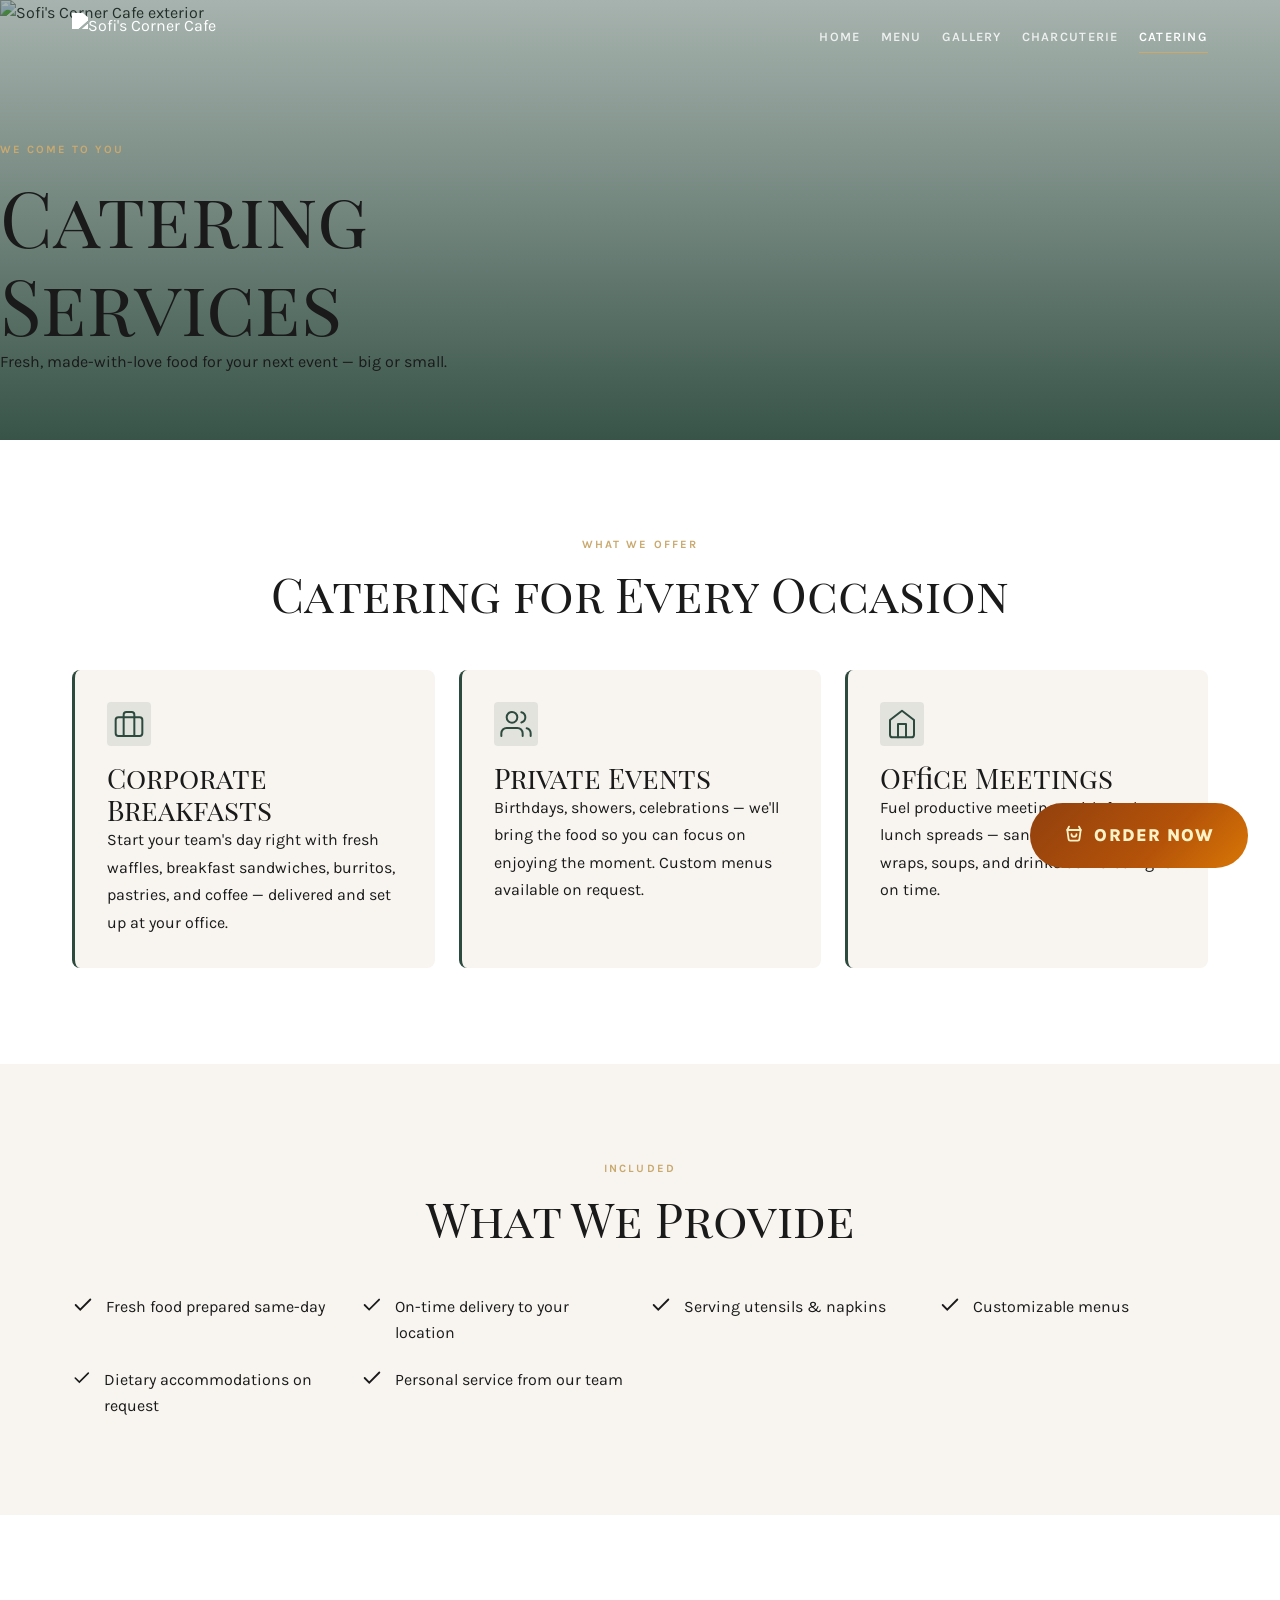
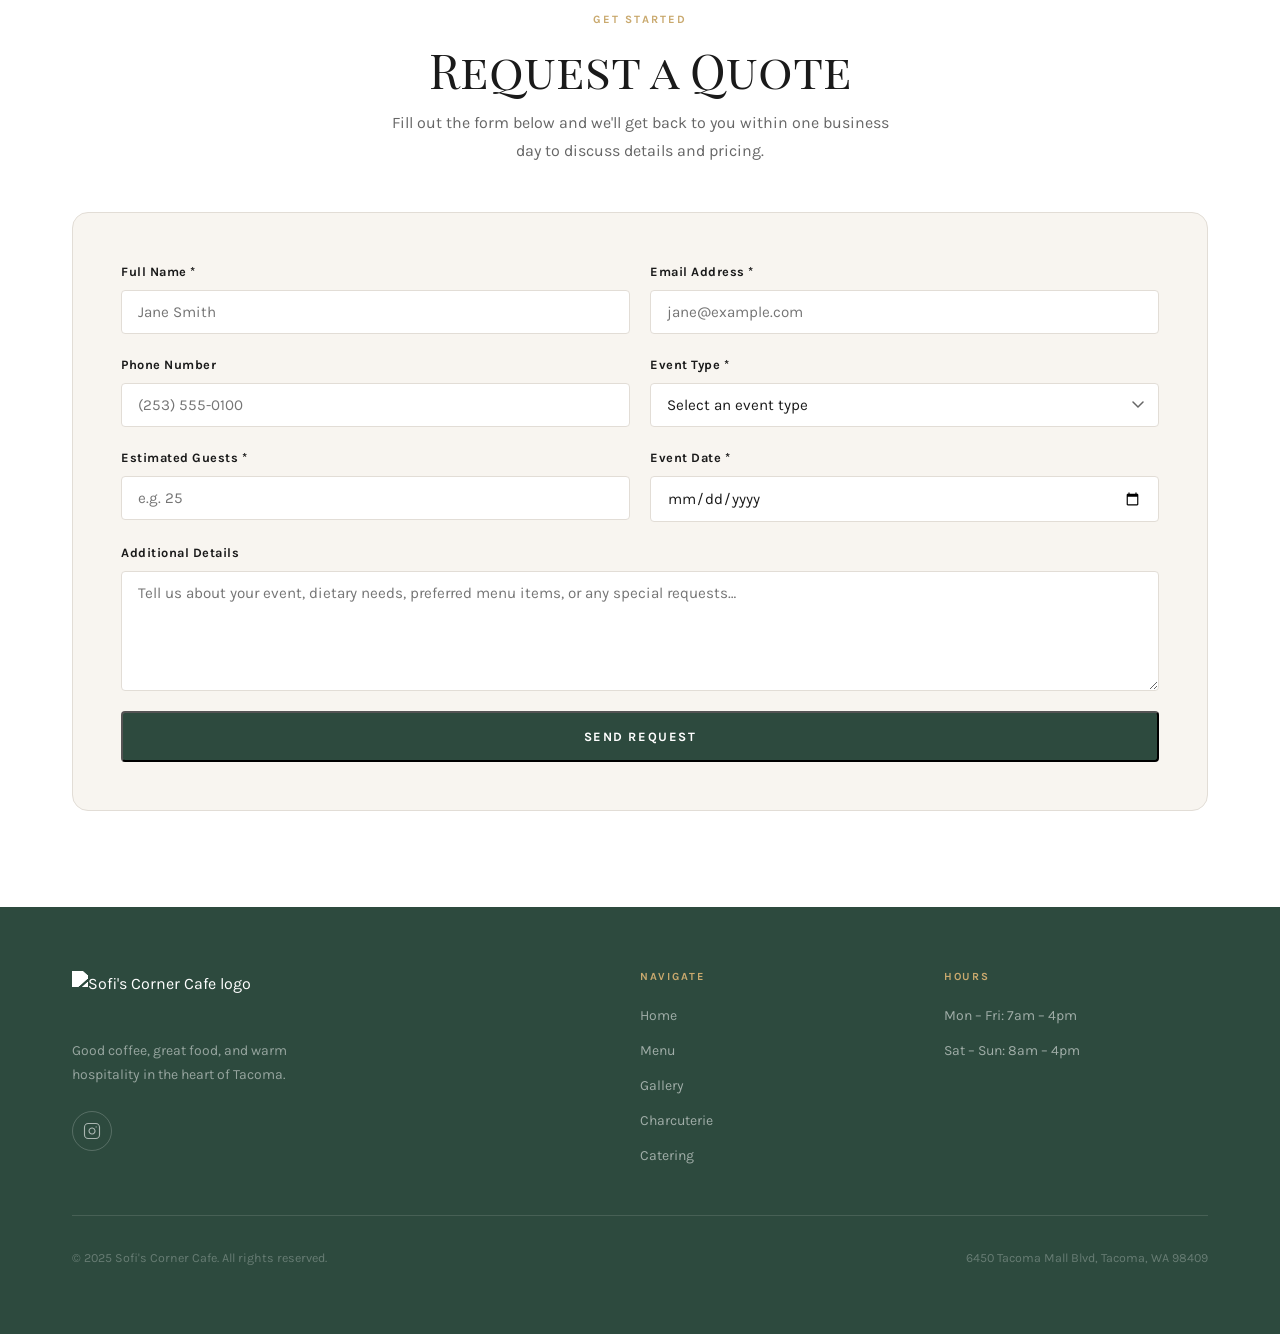
==== catering.html @ b43edff0 "Rediseño del menú con grid de cards y mejoras visuales - Menú redirige a menu.html como página princ" ====
<!DOCTYPE html>
<html lang="en">
<head>
  <meta charset="UTF-8">
  <meta name="viewport" content="width=device-width, initial-scale=1.0">
  <meta name="description" content="Sofi's Corner Cafe Catering — fresh, delicious catering for corporate events, private parties, and office meetings in Tacoma, WA. Request a quote today.">
  <title>Catering — Sofi's Corner Cafe</title>
  <link rel="stylesheet" href="styles.css">
</head>
<body>

  <!-- ============ NAVIGATION ============ -->
  <nav class="nav" id="nav" role="navigation" aria-label="Main navigation">
    <div class="nav__container">

      <div class="nav__brand">
        <a href="index.html" class="nav__logo">
          <img
            src="https://static.wixstatic.com/media/660fac_09fa6c34293644a98d247dbfc926543f~mv2.png"
            alt="Sofi's Corner Cafe"
            class="nav__logo-img">
        </a>
      </div>

      <ul class="nav__links" role="list">
        <li><a href="index.html"       class="nav__link">Home</a></li>
        <li><a href="menu.html"        class="nav__link">Menu</a></li>
        <li><a href="gallery.html"     class="nav__link">Gallery</a></li>
        <li><a href="charcuterie.html" class="nav__link">Charcuterie</a></li>
        <li><a href="catering.html"    class="nav__link" aria-current="page">Catering</a></li>
      </ul>

      <button class="nav__toggle" aria-label="Open navigation menu" aria-expanded="false" aria-controls="mobile-nav">
        <svg width="22" height="22" viewBox="0 0 24 24" fill="none" stroke="currentColor" stroke-width="2" stroke-linecap="round" aria-hidden="true">
          <line x1="3" y1="6"  x2="21" y2="6"/>
          <line x1="3" y1="12" x2="21" y2="12"/>
          <line x1="3" y1="18" x2="21" y2="18"/>
        </svg>
      </button>
    </div>

    <div class="nav__mobile" id="mobile-nav">
      <ul role="list">
        <li><a href="index.html"       class="nav__link">Home</a></li>
        <li><a href="menu.html"        class="nav__link">Menu</a></li>
        <li><a href="gallery.html"     class="nav__link">Gallery</a></li>
        <li><a href="charcuterie.html" class="nav__link">Charcuterie</a></li>
        <li><a href="catering.html"    class="nav__link" aria-current="page">Catering</a></li>
      </ul>
    </div>
  </nav>

  <main>

    <!-- ============ PAGE HERO ============ -->
    <header class="page-hero" aria-labelledby="catering-page-title">
      <img
        src="https://static.wixstatic.com/media/660fac_f957ec74014f4c15875c707c3a2be1a3~mv2.jpg"
        alt="Sofi's Corner Cafe exterior"
        class="page-hero__img">
      <div class="page-hero__overlay" aria-hidden="true"></div>
      <div class="page-hero__content">
        <span class="eyebrow" style="color:var(--accent)">We Come to You</span>
        <h1 id="catering-page-title">Catering Services</h1>
        <p>Fresh, made-with-love food for your next event — big or small.</p>
      </div>
    </header>

    <!-- ============ SERVICES ============ -->
    <section class="section" aria-labelledby="services-heading">
      <div class="container">
        <div class="menu-preview__header reveal">
          <span class="eyebrow">What We Offer</span>
          <h2 id="services-heading">Catering for Every Occasion</h2>
        </div>

        <div class="services-grid">

          <article class="service-card reveal">
            <div class="service-card__icon" aria-hidden="true">
              <svg width="32" height="32" viewBox="0 0 24 24" fill="none" stroke="currentColor" stroke-width="1.5" stroke-linecap="round" stroke-linejoin="round">
                <rect x="2" y="7" width="20" height="14" rx="2" ry="2"/>
                <path d="M16 21V5a2 2 0 00-2-2h-4a2 2 0 00-2 2v16"/>
              </svg>
            </div>
            <h3>Corporate Breakfasts</h3>
            <p>Start your team's day right with fresh waffles, breakfast sandwiches, burritos, pastries, and coffee — delivered and set up at your office.</p>
          </article>

          <article class="service-card reveal reveal--delay-1">
            <div class="service-card__icon" aria-hidden="true">
              <svg width="32" height="32" viewBox="0 0 24 24" fill="none" stroke="currentColor" stroke-width="1.5" stroke-linecap="round" stroke-linejoin="round">
                <path d="M17 21v-2a4 4 0 00-4-4H5a4 4 0 00-4 4v2"/>
                <circle cx="9" cy="7" r="4"/>
                <path d="M23 21v-2a4 4 0 00-3-3.87"/>
                <path d="M16 3.13a4 4 0 010 7.75"/>
              </svg>
            </div>
            <h3>Private Events</h3>
            <p>Birthdays, showers, celebrations — we'll bring the food so you can focus on enjoying the moment. Custom menus available on request.</p>
          </article>

          <article class="service-card reveal reveal--delay-2">
            <div class="service-card__icon" aria-hidden="true">
              <svg width="32" height="32" viewBox="0 0 24 24" fill="none" stroke="currentColor" stroke-width="1.5" stroke-linecap="round" stroke-linejoin="round">
                <path d="M3 9l9-7 9 7v11a2 2 0 01-2 2H5a2 2 0 01-2-2z"/>
                <polyline points="9 22 9 12 15 12 15 22"/>
              </svg>
            </div>
            <h3>Office Meetings</h3>
            <p>Fuel productive meetings with fresh lunch spreads — sandwiches, salads, wraps, soups, and drinks delivered right on time.</p>
          </article>

        </div>
      </div>
    </section>

    <!-- ============ WHAT WE PROVIDE ============ -->
    <section class="section section--alt" aria-labelledby="provides-heading">
      <div class="container">
        <div class="menu-preview__header reveal">
          <span class="eyebrow">Included</span>
          <h2 id="provides-heading">What We Provide</h2>
        </div>

        <div class="provides-grid">
          <div class="provide-item reveal">
            <svg width="22" height="22" viewBox="0 0 24 24" fill="none" stroke="currentColor" stroke-width="2" stroke-linecap="round" aria-hidden="true"><polyline points="20 6 9 17 4 12"/></svg>
            <span>Fresh food prepared same-day</span>
          </div>
          <div class="provide-item reveal reveal--delay-1">
            <svg width="22" height="22" viewBox="0 0 24 24" fill="none" stroke="currentColor" stroke-width="2" stroke-linecap="round" aria-hidden="true"><polyline points="20 6 9 17 4 12"/></svg>
            <span>On-time delivery to your location</span>
          </div>
          <div class="provide-item reveal reveal--delay-2">
            <svg width="22" height="22" viewBox="0 0 24 24" fill="none" stroke="currentColor" stroke-width="2" stroke-linecap="round" aria-hidden="true"><polyline points="20 6 9 17 4 12"/></svg>
            <span>Serving utensils &amp; napkins</span>
          </div>
          <div class="provide-item reveal">
            <svg width="22" height="22" viewBox="0 0 24 24" fill="none" stroke="currentColor" stroke-width="2" stroke-linecap="round" aria-hidden="true"><polyline points="20 6 9 17 4 12"/></svg>
            <span>Customizable menus</span>
          </div>
          <div class="provide-item reveal reveal--delay-1">
            <svg width="22" height="22" viewBox="0 0 24 24" fill="none" stroke="currentColor" stroke-width="2" stroke-linecap="round" aria-hidden="true"><polyline points="20 6 9 17 4 12"/></svg>
            <span>Dietary accommodations on request</span>
          </div>
          <div class="provide-item reveal reveal--delay-2">
            <svg width="22" height="22" viewBox="0 0 24 24" fill="none" stroke="currentColor" stroke-width="2" stroke-linecap="round" aria-hidden="true"><polyline points="20 6 9 17 4 12"/></svg>
            <span>Personal service from our team</span>
          </div>
        </div>
      </div>
    </section>

    <!-- ============ QUOTE FORM ============ -->
    <section class="section" id="quote" aria-labelledby="quote-heading">
      <div class="container">
        <div class="menu-preview__header reveal">
          <span class="eyebrow">Get Started</span>
          <h2 id="quote-heading">Request a Quote</h2>
          <p style="color:var(--text-muted);max-width:500px;margin:0 auto">Fill out the form below and we'll get back to you within one business day to discuss details and pricing.</p>
        </div>

        <div class="form-wrap reveal reveal--delay-1">

          <form id="catering-form" novalidate aria-label="Catering quote request form">
            <div class="form-grid">

              <div class="form-group">
                <label for="f-name">Full Name <span aria-hidden="true">*</span></label>
                <input type="text" id="f-name" name="name" autocomplete="name" required placeholder="Jane Smith">
              </div>

              <div class="form-group">
                <label for="f-email">Email Address <span aria-hidden="true">*</span></label>
                <input type="email" id="f-email" name="email" autocomplete="email" required placeholder="jane@example.com">
              </div>

              <div class="form-group">
                <label for="f-phone">Phone Number</label>
                <input type="tel" id="f-phone" name="phone" autocomplete="tel" placeholder="(253) 555-0100">
              </div>

              <div class="form-group">
                <label for="f-type">Event Type <span aria-hidden="true">*</span></label>
                <select id="f-type" name="event_type" required>
                  <option value="" disabled selected>Select an event type</option>
                  <option value="corporate_breakfast">Corporate Breakfast</option>
                  <option value="office_meeting">Office Meeting / Lunch</option>
                  <option value="private_event">Private Event / Party</option>
                  <option value="birthday">Birthday Celebration</option>
                  <option value="wedding">Wedding / Reception</option>
                  <option value="other">Other</option>
                </select>
              </div>

              <div class="form-group">
                <label for="f-guests">Estimated Guests <span aria-hidden="true">*</span></label>
                <input type="number" id="f-guests" name="guests" min="1" required placeholder="e.g. 25">
              </div>

              <div class="form-group">
                <label for="f-date">Event Date <span aria-hidden="true">*</span></label>
                <input type="date" id="f-date" name="date" required>
              </div>

              <div class="form-group form-group--full">
                <label for="f-message">Additional Details</label>
                <textarea id="f-message" name="message" rows="4" placeholder="Tell us about your event, dietary needs, preferred menu items, or any special requests…"></textarea>
              </div>

              <div class="form-group form-group--full">
                <button type="submit" class="btn btn--primary" style="width:100%;justify-content:center">Send Request</button>
              </div>

            </div>
          </form>

          <div class="form-success" id="form-success" hidden>
            <div class="form-success__icon" aria-hidden="true">
              <svg width="36" height="36" viewBox="0 0 24 24" fill="none" stroke="currentColor" stroke-width="2" stroke-linecap="round">
                <polyline points="20 6 9 17 4 12"/>
              </svg>
            </div>
            <h3 class="form-success__title">Request Sent!</h3>
            <p>Thank you for reaching out. We'll be in touch within one business day to discuss your event.</p>
            <p style="margin-top:var(--space-2);color:var(--text-muted);font-size:0.9rem">Questions? Call us at <a href="tel:+12533024749" style="color:var(--primary)">(253) 302-4749</a></p>
          </div>

        </div>
      </div>
    </section>

  </main>

  <!-- ============ FOOTER ============ -->
  <footer class="footer" role="contentinfo">
    <div class="container">
      <div class="footer__grid">

        <div>
          <a href="index.html" aria-label="Sofi's Corner Cafe — Home">
            <img
              src="https://static.wixstatic.com/media/660fac_09fa6c34293644a98d247dbfc926543f~mv2.png"
              alt="Sofi's Corner Cafe logo"
              class="footer__logo-img">
          </a>
          <p class="footer__tagline">Good coffee, great food, and warm hospitality in the heart of Tacoma.</p>
          <div class="footer__social" aria-label="Social media">
            <a href="https://www.instagram.com/sofiscornercafe/"
               class="footer__social-link"
               target="_blank"
               rel="noopener noreferrer"
               aria-label="Sofi's Corner Cafe on Instagram">
              <svg width="18" height="18" viewBox="0 0 24 24" fill="none" stroke="currentColor" stroke-width="1.5" stroke-linecap="round" stroke-linejoin="round" aria-hidden="true">
                <rect x="2" y="2" width="20" height="20" rx="5" ry="5"/>
                <path d="M16 11.37A4 4 0 1112.63 8 4 4 0 0116 11.37z"/>
                <line x1="17.5" y1="6.5" x2="17.51" y2="6.5"/>
              </svg>
            </a>
          </div>
        </div>

        <div>
          <h3 class="footer__col-heading">Navigate</h3>
          <ul class="footer__links" role="list">
            <li><a href="index.html"       class="footer__link">Home</a></li>
            <li><a href="menu.html"        class="footer__link">Menu</a></li>
            <li><a href="gallery.html"     class="footer__link">Gallery</a></li>
            <li><a href="charcuterie.html" class="footer__link">Charcuterie</a></li>
            <li><a href="catering.html"    class="footer__link">Catering</a></li>
          </ul>
        </div>

        <div>
          <h3 class="footer__col-heading">Hours</h3>
          <ul class="footer__links" role="list">
            <li><span class="footer__link">Mon – Fri: 7am – 4pm</span></li>
            <li><span class="footer__link">Sat – Sun: 8am – 4pm</span></li>
          </ul>
        </div>

      </div>

      <div class="footer__bottom">
        <p class="footer__copyright">&copy; 2025 Sofi's Corner Cafe. All rights reserved.</p>
        <p class="footer__copyright">6450 Tacoma Mall Blvd, Tacoma, WA 98409</p>
      </div>
    </div>
  </footer>

  <script>
    // === NAV SCROLL STATE ===
    const nav = document.getElementById('nav');
    function onScroll() {
      nav.classList.toggle('nav--scrolled', window.scrollY > 40);
    }
    window.addEventListener('scroll', onScroll, { passive: true });
    onScroll();

    // === MOBILE NAV TOGGLE ===
    const toggle    = document.querySelector('.nav__toggle');
    const mobileNav = document.getElementById('mobile-nav');

    toggle.addEventListener('click', () => {
      const open = mobileNav.classList.toggle('is-open');
      toggle.setAttribute('aria-expanded', String(open));
      toggle.setAttribute('aria-label', open ? 'Close navigation menu' : 'Open navigation menu');
    });

    mobileNav.querySelectorAll('.nav__link').forEach(link => {
      link.addEventListener('click', () => {
        mobileNav.classList.remove('is-open');
        toggle.setAttribute('aria-expanded', 'false');
        toggle.setAttribute('aria-label', 'Open navigation menu');
      });
    });

    // === OPEN / CLOSED STATUS BADGE ===
    function updateStatus() {
      const now = new Date();
      const la  = new Date(now.toLocaleString('en-US', { timeZone: 'America/Los_Angeles' }));
      const day  = la.getDay();
      const mins = la.getHours() * 60 + la.getMinutes();
      const isWeekend = day === 0 || day === 6;
      const open = isWeekend ? (mins >= 480 && mins < 960) : (mins >= 420 && mins < 960);
      document.querySelectorAll('.status-badge').forEach(badge => {
        badge.classList.toggle('status-badge--open',   open);
        badge.classList.toggle('status-badge--closed', !open);
        badge.querySelector('.status-text').textContent = open ? 'Open Now' : 'Closed';
      });
    }
    updateStatus();
    setInterval(updateStatus, 60000);

    // === CATERING FORM ===
    const form    = document.getElementById('catering-form');
    const success = document.getElementById('form-success');

    form.addEventListener('submit', e => {
      e.preventDefault();
      if (!form.checkValidity()) {
        form.reportValidity();
        return;
      }
      form.hidden  = true;
      success.hidden = false;
      success.scrollIntoView({ behavior: 'smooth', block: 'center' });
    });

    // === SCROLL REVEAL ===
    const prefersReducedMotion = window.matchMedia('(prefers-reduced-motion: reduce)').matches;

    if (prefersReducedMotion) {
      document.querySelectorAll('.reveal').forEach(el => el.classList.add('is-visible'));
    } else {
      const io = new IntersectionObserver((entries) => {
        entries.forEach(entry => {
          if (entry.isIntersecting) {
            entry.target.classList.add('is-visible');
            io.unobserve(entry.target);
          }
        });
      }, { threshold: 0.06, rootMargin: '0px 0px -28px 0px' });

      document.querySelectorAll('.reveal').forEach(el => io.observe(el));
    }
  </script>
  <!-- FLOATING ORDER BUTTON -->
  <div class="order-fab-wrap">
    <a href="ORDER_LINK_HERE" class="order-fab" target="_blank" rel="noopener noreferrer" aria-label="Order now online">
      <svg class="order-fab__icon" viewBox="0 0 24 24" fill="none" stroke="currentColor" stroke-width="2.2" stroke-linecap="round" stroke-linejoin="round" aria-hidden="true">
        <path d="M6 2 L4 6 H20 L18 2"/>
        <path d="M4 6l1.5 11a2 2 0 002 1.7h9a2 2 0 002-1.7L20 6"/>
        <path d="M9 11a3 3 0 006 0"/>
      </svg>
      Order Now
    </a>
  </div>

</body>
</html>
---- styles.css ----
/* ================================================
   SOFI'S CORNER CAFE — styles.css
   ================================================ */

@import url('https://fonts.googleapis.com/css2?family=Karla:wght@300;400;500;600;700&family=Playfair+Display+SC:wght@400;700&display=swap');

/* === RESET === */
*, *::before, *::after { box-sizing: border-box; margin: 0; padding: 0; }
html { scroll-behavior: smooth; font-size: 16px; -webkit-text-size-adjust: 100%; }
img, video, iframe { max-width: 100%; display: block; }
a { color: inherit; text-decoration: none; }
ul { list-style: none; }
address { font-style: normal; }

/* === CUSTOM PROPERTIES === */
:root {
  /* Brand palette */
  --primary:     #2D4A3E;   /* dark forest green */
  --secondary:   #4A7C59;   /* medium green */
  --accent:      #C9A96E;   /* warm gold */
  --accent-dark: #B8924A;   /* gold hover */
  --bg:          #FFFFFF;   /* main background */
  --bg-alt:      #F8F5F0;   /* soft cream alt */
  --text:        #1A1A1A;   /* near-black */
  --text-muted:  #666666;   /* secondary text */
  --border:      #E2DDD6;   /* subtle divider */
  --border-light:#EEE9E2;   /* very light border */
  --white:       #FFFFFF;

  /* Legacy aliases (keeps existing selectors working) */
  --cream:       var(--bg);
  --cream-alt:   var(--bg-alt);
  --beige:       var(--border);
  --sand:        var(--border-light);
  --coffee:      var(--primary);
  --latte:       var(--text-muted);
  --espresso:    var(--text);
  --gold:        var(--accent);
  --amber:       var(--accent-dark);

  --font-heading: 'Playfair Display SC', Georgia, serif;
  --font-body:    'Karla', 'Helvetica Neue', Arial, sans-serif;

  --space-1:  0.25rem;
  --space-2:  0.5rem;
  --space-3:  0.75rem;
  --space-4:  1rem;
  --space-5:  1.25rem;
  --space-6:  1.5rem;
  --space-8:  2rem;
  --space-10: 2.5rem;
  --space-12: 3rem;
  --space-16: 4rem;
  --space-24: 6rem;

  --max-width:   1200px;
  --nav-height:  72px;
  --section-pad: clamp(3rem, 8vw, 6rem);

  --shadow-sm:  0 1px 4px rgba(45,74,62,.08);
  --shadow-md:  0 4px 16px rgba(45,74,62,.12);
  --shadow-lg:  0 8px 32px rgba(45,74,62,.18);

  --radius-sm: 4px;
  --radius-md: 8px;
  --radius-lg: 16px;

  --ease:   cubic-bezier(.4,0,.2,1);
  --fast:   150ms;
  --normal: 250ms;
  --slow:   420ms;

  --z-10: 10;
  --z-20: 20;
  --z-30: 30;
  --z-50: 50;
}

/* === BASE TYPOGRAPHY === */
body {
  font-family: var(--font-body);
  font-size: 1rem;
  line-height: 1.65;
  color: var(--text);
  background-color: var(--bg);
  overflow-x: hidden;
}
h1, h2, h3, h4 {
  font-family: var(--font-heading);
  font-weight: 400;
  line-height: 1.15;
  color: var(--text);
}
h1 { font-size: clamp(2.4rem, 6vw, 5rem); }
h2 { font-size: clamp(1.75rem, 4vw, 3rem); }
h3 { font-size: clamp(1.2rem, 2.5vw, 1.75rem); }
p  { line-height: 1.72; }

.eyebrow {
  font-family: var(--font-body);
  font-size: 0.7rem;
  font-weight: 700;
  letter-spacing: 0.18em;
  text-transform: uppercase;
  color: var(--accent);
  display: block;
  margin-bottom: var(--space-3);
}

/* === LAYOUT === */
.container {
  width: 100%;
  max-width: var(--max-width);
  margin-inline: auto;
  padding-inline: clamp(1.25rem, 5vw, 2rem);
}
.section { padding-block: var(--section-pad); }
.section--alt { background-color: var(--bg-alt); }

/* === NAVIGATION === */
.nav {
  position: fixed;
  top: 0; left: 0; right: 0;
  z-index: var(--z-50);
  transition:
    background-color var(--normal) var(--ease),
    box-shadow var(--normal) var(--ease);
}
.nav__container {
  display: flex;
  align-items: center;
  justify-content: space-between;
  height: var(--nav-height);
  max-width: var(--max-width);
  margin-inline: auto;
  padding-inline: clamp(1.25rem, 5vw, 2rem);
}
.nav__logo {
  display: flex;
  align-items: center;
  cursor: pointer;
}
.nav__logo-img {
  height: 46px;
  width: auto;
  object-fit: contain;
  filter: brightness(0) invert(1);
  transition: filter var(--fast) var(--ease);
}
.nav__links {
  display: none;
  align-items: center;
  gap: var(--space-8);
}
.nav__link {
  font-size: 0.8rem;
  font-weight: 600;
  letter-spacing: 0.1em;
  text-transform: uppercase;
  color: rgba(255,255,255,.82);
  padding-block: var(--space-2);
  border-bottom: 1px solid transparent;
  transition:
    color var(--fast) var(--ease),
    border-color var(--fast) var(--ease);
  cursor: pointer;
}
.nav__link:hover,
.nav__link[aria-current="page"] {
  color: var(--white);
  border-bottom-color: var(--accent);
}
.nav__toggle {
  background: none;
  border: none;
  cursor: pointer;
  padding: var(--space-2);
  color: var(--white);
  display: flex;
  align-items: center;
  justify-content: center;
  transition: color var(--fast) var(--ease);
}

/* Scrolled state */
.nav--scrolled {
  background-color: rgba(255,255,255,.96);
  backdrop-filter: blur(12px);
  -webkit-backdrop-filter: blur(12px);
  box-shadow: var(--shadow-sm);
}
.nav--scrolled .nav__logo-img { filter: none; }
.nav--scrolled .nav__link     { color: rgba(26,26,26,.65); }
.nav--scrolled .nav__link:hover,
.nav--scrolled .nav__link[aria-current="page"] {
  color: var(--primary);
  border-bottom-color: var(--primary);
}
.nav--scrolled .nav__toggle   { color: var(--text); }

/* Mobile nav drawer */
.nav__mobile {
  display: none;
  position: absolute;
  top: 100%; left: 0; right: 0;
  background-color: var(--bg);
  padding: var(--space-4) clamp(1.25rem, 5vw, 2rem) var(--space-6);
  box-shadow: var(--shadow-md);
}
.nav__mobile.is-open { display: block; }
.nav__mobile .nav__link {
  display: block;
  color: var(--text);
  padding-block: var(--space-4);
  border-bottom: 1px solid var(--border);
  font-size: 0.95rem;
}
.nav__mobile .nav__link:last-child { border-bottom: none; }

/* === HERO === */
.hero {
  position: relative;
  height: 100dvh;
  min-height: 600px;
  display: flex;
  align-items: center;
  justify-content: center;
  overflow: hidden;
}
.hero__bg {
  position: absolute;
  inset: 0;
}
.hero__img {
  position: absolute;
  inset: 0;
  width: 100%;
  height: 100%;
  object-fit: cover;
  object-position: center;
}
.hero__overlay {
  position: absolute;
  inset: 0;
  background: linear-gradient(
    160deg,
    rgba(45,74,62,.88) 0%,
    rgba(45,74,62,.70) 50%,
    rgba(45,74,62,.50) 100%
  );
}
.hero__content {
  position: relative;
  z-index: var(--z-10);
  text-align: center;
  padding-inline: var(--space-6);
  max-width: 820px;
}
.hero__eyebrow {
  font-size: 0.7rem;
  font-weight: 700;
  letter-spacing: 0.22em;
  text-transform: uppercase;
  color: var(--accent);
  display: block;
  margin-bottom: var(--space-5);
}
.hero__title {
  font-family: var(--font-heading);
  font-size: clamp(2.8rem, 8vw, 6.5rem);
  font-weight: 400;
  color: var(--white);
  line-height: 1.06;
  margin-bottom: var(--space-6);
}
.hero__subtitle {
  font-size: clamp(1rem, 2vw, 1.2rem);
  color: rgba(255,255,255,.78);
  font-weight: 300;
  margin-bottom: var(--space-10);
  letter-spacing: .02em;
  max-width: 520px;
  margin-inline: auto;
  margin-bottom: var(--space-10);
}
.hero__cta {
  display: inline-block;
  padding: var(--space-4) var(--space-10);
  background-color: var(--accent);
  color: var(--text);
  font-size: 0.8rem;
  font-weight: 700;
  letter-spacing: 0.12em;
  text-transform: uppercase;
  border-radius: var(--radius-sm);
  cursor: pointer;
  transition:
    background-color var(--normal) var(--ease),
    transform var(--normal) var(--ease),
    box-shadow var(--normal) var(--ease);
}
.hero__cta:hover {
  background-color: var(--accent-dark);
  color: var(--white);
  transform: translateY(-2px);
  box-shadow: 0 8px 24px rgba(45,74,62,.35);
}
.hero__scroll {
  position: absolute;
  bottom: var(--space-8);
  left: 50%;
  transform: translateX(-50%);
  display: flex;
  flex-direction: column;
  align-items: center;
  gap: var(--space-2);
  color: rgba(255,255,255,.5);
  font-size: 0.65rem;
  font-weight: 600;
  letter-spacing: 0.15em;
  text-transform: uppercase;
}
.hero__scroll-line {
  width: 1px;
  height: 44px;
  background: linear-gradient(to bottom, rgba(255,255,255,.5), transparent);
  animation: scrollAnim 2.2s ease-in-out infinite;
}
@keyframes scrollAnim {
  0%,100% { transform: scaleY(0); transform-origin: top; opacity: 0; }
  30%,70% { opacity: 1; }
  100%     { transform: scaleY(1); transform-origin: top; }
}

/* === OUR STORY === */
.story__grid {
  display: grid;
  grid-template-columns: 1fr;
  gap: var(--space-12);
  align-items: center;
}
.story__title { margin-bottom: var(--space-6); }
.story__text {
  font-size: 1.1rem;
  color: var(--text-muted);
  line-height: 1.82;
  margin-bottom: var(--space-4);
}
.story__divider {
  width: 48px;
  height: 2px;
  background-color: var(--accent);
  margin-top: var(--space-10);
}
.story__img {
  width: 100%;
  border-radius: var(--radius-lg);
  aspect-ratio: 4 / 3;
  object-fit: cover;
  box-shadow: var(--shadow-lg);
}

/* === MENU PREVIEW === */
.menu-preview__header {
  text-align: center;
  margin-bottom: var(--space-12);
}
.menu-preview__header h2 { margin-bottom: var(--space-3); }
.menu-preview__grid {
  display: grid;
  grid-template-columns: 1fr;
  gap: var(--space-6);
  margin-bottom: var(--space-12);
}
.menu-card {
  background-color: var(--white);
  border-radius: var(--radius-md);
  overflow: hidden;
  box-shadow: var(--shadow-sm);
  cursor: pointer;
  transition:
    transform var(--normal) var(--ease),
    box-shadow var(--normal) var(--ease);
}
.menu-card > a { display: block; }
.menu-card:hover {
  transform: translateY(-5px);
  box-shadow: var(--shadow-lg);
}
.menu-card__image {
  width: 100%;
  aspect-ratio: 4 / 3;
  overflow: hidden;
}
.menu-card__image img {
  width: 100%;
  height: 100%;
  object-fit: cover;
  transition: transform var(--slow) var(--ease);
}
.menu-card:hover .menu-card__image img {
  transform: scale(1.05);
}
.menu-card__body { padding: var(--space-6); }
.menu-card__category {
  font-size: 0.68rem;
  font-weight: 700;
  letter-spacing: 0.13em;
  text-transform: uppercase;
  color: var(--accent);
  margin-bottom: var(--space-2);
}
.menu-card__name {
  font-family: var(--font-heading);
  font-size: 1.2rem;
  color: var(--text);
  margin-bottom: var(--space-2);
}
.menu-card__desc {
  font-size: 0.875rem;
  color: var(--text-muted);
  margin-bottom: var(--space-5);
  line-height: 1.6;
}
.menu-card__footer {
  display: flex;
  align-items: center;
  justify-content: space-between;
}
.menu-card__price {
  font-family: var(--font-heading);
  font-size: 1.2rem;
  color: var(--primary);
}
.menu-card__link {
  font-size: 0.72rem;
  font-weight: 700;
  letter-spacing: 0.1em;
  text-transform: uppercase;
  color: var(--primary);
  border-bottom: 1px solid var(--border);
  padding-bottom: 1px;
  transition:
    color var(--fast) var(--ease),
    border-color var(--fast) var(--ease);
}
.menu-card__link:hover {
  color: var(--accent);
  border-bottom-color: var(--accent);
}
.menu-preview__cta { text-align: center; }

/* === BUTTONS === */
.btn {
  display: inline-block;
  padding: var(--space-4) var(--space-10);
  font-family: var(--font-body);
  font-size: 0.8rem;
  font-weight: 700;
  letter-spacing: 0.12em;
  text-transform: uppercase;
  border-radius: var(--radius-sm);
  cursor: pointer;
  transition: all var(--normal) var(--ease);
}
.btn--primary {
  background-color: var(--primary);
  color: var(--white);
}
.btn--primary:hover {
  background-color: #1f3429;
  transform: translateY(-2px);
  box-shadow: 0 6px 20px rgba(45,74,62,.28);
}

/* === HOURS & LOCATION === */
.location__grid {
  display: grid;
  grid-template-columns: 1fr;
  gap: var(--space-12);
  align-items: start;
}
.location__heading { margin-bottom: var(--space-6); }
.hours__list {
  display: flex;
  flex-direction: column;
  gap: 0;
}
.hours__item {
  display: flex;
  justify-content: space-between;
  align-items: center;
  padding-block: var(--space-4);
  border-bottom: 1px solid var(--border);
}
.hours__item:last-child { border-bottom: none; }
.hours__day  { font-weight: 600; color: var(--text); }
.hours__time { font-size: 0.9rem; color: var(--text-muted); }
.location__contact {
  margin-top: var(--space-8);
  display: flex;
  flex-direction: column;
  gap: var(--space-4);
}
.location__contact-item {
  display: flex;
  align-items: flex-start;
  gap: var(--space-3);
  font-size: 0.95rem;
  color: var(--text-muted);
  line-height: 1.5;
}
.location__contact-item svg {
  width: 18px;
  height: 18px;
  flex-shrink: 0;
  margin-top: 2px;
  color: var(--primary);
}
.location__contact-item a {
  transition: color var(--fast) var(--ease);
}
.location__contact-item a:hover { color: var(--primary); }
.map-container {
  border-radius: var(--radius-lg);
  overflow: hidden;
  box-shadow: var(--shadow-md);
  height: 380px;
}
.map-container iframe { width: 100%; height: 100%; border: none; }

/* === FOOTER === */
.footer {
  background-color: var(--primary);
  padding-block: var(--space-16);
}
.footer__grid {
  display: grid;
  grid-template-columns: 1fr;
  gap: var(--space-10);
  margin-bottom: var(--space-12);
}
.footer__logo-img {
  height: 52px;
  width: auto;
  object-fit: contain;
  filter: brightness(0) invert(1);
  display: block;
  margin-bottom: var(--space-4);
}
.footer__tagline {
  font-size: 0.875rem;
  color: rgba(255,255,255,.5);
  line-height: 1.7;
  max-width: 280px;
}
.footer__social {
  display: flex;
  gap: var(--space-3);
  margin-top: var(--space-6);
}
.footer__social-link {
  width: 40px; height: 40px;
  border-radius: 50%;
  border: 1px solid rgba(255,255,255,.2);
  display: flex;
  align-items: center;
  justify-content: center;
  color: rgba(255,255,255,.6);
  cursor: pointer;
  transition: all var(--normal) var(--ease);
}
.footer__social-link:hover {
  background-color: var(--accent);
  border-color: var(--accent);
  color: var(--text);
  transform: translateY(-2px);
}
.footer__col-heading {
  font-family: var(--font-body);
  font-size: 0.68rem;
  font-weight: 700;
  letter-spacing: 0.16em;
  text-transform: uppercase;
  color: var(--accent);
  margin-bottom: var(--space-5);
}
.footer__links {
  display: flex;
  flex-direction: column;
  gap: var(--space-3);
}
.footer__link {
  font-size: 0.875rem;
  color: rgba(255,255,255,.55);
  cursor: pointer;
  transition: color var(--fast) var(--ease);
  display: block;
}
.footer__link:hover { color: var(--white); }
.footer__bottom {
  padding-top: var(--space-8);
  border-top: 1px solid rgba(255,255,255,.12);
  display: flex;
  flex-direction: column;
  gap: var(--space-2);
  align-items: center;
  text-align: center;
}
.footer__copyright {
  font-size: 0.78rem;
  color: rgba(255,255,255,.28);
}

/* ================================================
   MENU PAGE
   ================================================ */
.menu-hero {
  position: relative;
  overflow: hidden;
  padding-top: calc(var(--nav-height) + var(--space-16));
  padding-bottom: var(--space-16);
  text-align: center;
  min-height: 340px;
  display: flex;
  align-items: center;
}
.menu-hero__img {
  position: absolute;
  inset: 0;
  width: 100%;
  height: 100%;
  object-fit: cover;
  object-position: center;
}
.menu-hero__overlay {
  position: absolute;
  inset: 0;
  background: linear-gradient(to bottom, rgba(45,74,62,.90) 0%, rgba(45,74,62,.75) 100%);
}
.menu-hero__content {
  position: relative;
  z-index: var(--z-10);
  width: 100%;
}
.menu-hero__title { color: var(--white); margin-bottom: var(--space-4); }
.menu-hero__subtitle {
  color: rgba(255,255,255,.68);
  font-size: 1rem;
  max-width: 520px;
  margin-inline: auto;
  line-height: 1.7;
}

/* Menu sections */
.menu-section {
  padding-block: var(--space-16) var(--space-12);
  border-bottom: 1px solid var(--border);
}
.menu-section:last-child { border-bottom: none; }
.menu-section__header { margin-bottom: var(--space-10); }
.menu-section__title { margin-bottom: var(--space-2); }
.menu-section__note {
  font-size: 0.875rem;
  color: var(--text-muted);
  font-style: italic;
}

/* Menu item cards */
.menu-items {
  display: grid;
  grid-template-columns: repeat(auto-fill, minmax(220px, 1fr));
  gap: var(--space-5);
}

.menu-item {
  background: var(--white);
  border-radius: var(--radius-md);
  overflow: hidden;
  box-shadow: var(--shadow-sm);
  border: 1px solid var(--border-light);
  display: block;
  transition:
    transform var(--normal) var(--ease),
    box-shadow var(--normal) var(--ease);
  cursor: default;
}
.menu-item:hover {
  transform: translateY(-3px);
  box-shadow: var(--shadow-md);
}
.menu-item__img {
  width: 100%;
  aspect-ratio: 4 / 3;
  object-fit: cover;
  display: block;
  transition: transform var(--slow) var(--ease);
}
.menu-item:hover .menu-item__img {
  transform: scale(1.04);
}
.menu-item__body {
  padding: var(--space-4) var(--space-5) var(--space-5);
}
.menu-item__info { flex: 1; }
.menu-item__name {
  font-family: var(--font-heading);
  font-size: 0.95rem;
  color: var(--text);
  line-height: 1.25;
  display: block;
}
.menu-item__desc {
  font-size: 0.78rem;
  color: var(--text-muted);
  font-family: var(--font-body);
  display: block;
  margin-top: var(--space-1);
  line-height: 1.45;
}
.menu-item__price {
  display: block;
  font-family: var(--font-body);
  font-size: 0.9rem;
  font-weight: 700;
  color: var(--primary);
  margin-top: var(--space-3);
}

/* ================================================
   SCROLL ANIMATIONS
   ================================================ */
.reveal {
  opacity: 0;
  transform: translateY(22px);
  transition:
    opacity var(--slow) var(--ease),
    transform var(--slow) var(--ease);
}
.reveal.is-visible { opacity: 1; transform: translateY(0); }
.reveal--delay-1 { transition-delay: 80ms; }
.reveal--delay-2 { transition-delay: 160ms; }
.reveal--delay-3 { transition-delay: 240ms; }
.reveal--delay-4 { transition-delay: 320ms; }

/* === REDUCED MOTION === */
@media (prefers-reduced-motion: reduce) {
  *, *::before, *::after {
    animation-duration: .01ms !important;
    transition-duration: .01ms !important;
  }
  html { scroll-behavior: auto; }
  .reveal { opacity: 1; transform: none; transition: none; }
  .hero__scroll-line { animation: none; }
}

/* ================================================
   RESPONSIVE
   ================================================ */

/* 768px+ */
@media (min-width: 768px) {
  .nav__links  { display: flex; }
  .nav__toggle { display: none; }
  .location__grid  { grid-template-columns: 1fr 1fr; }
  .footer__grid    { grid-template-columns: 2fr 1fr 1fr; }
  .story__grid     { grid-template-columns: 1fr 1fr; }
  .footer__bottom  {
    flex-direction: row;
    justify-content: space-between;
    text-align: left;
  }
}

/* 600px+ */
@media (min-width: 600px) {
  .menu-preview__grid { grid-template-columns: repeat(2, 1fr); }
}

/* 1024px+ */
@media (min-width: 1024px) {
  .menu-preview__grid { grid-template-columns: repeat(4, 1fr); }
}

/* Mobile only */
@media (max-width: 767px) {
  .nav__links { display: none; }
}

/* ================================================
   NAV — 5 LINKS + BRAND WRAPPER
   ================================================ */
.nav__brand {
  display: flex;
  align-items: center;
  gap: var(--space-3);
}
/* Tighter gap for 5 nav links */
.nav__links { gap: var(--space-5); }
@media (min-width: 768px) and (max-width: 1100px) {
  .nav__links { gap: var(--space-4); }
  .nav__link  { font-size: 0.72rem; }
}

/* ================================================
   STATUS BADGE — OPEN / CLOSED
   ================================================ */
.status-badge {
  display: inline-flex;
  align-items: center;
  gap: 5px;
  padding: 4px 10px;
  border-radius: 20px;
  font-family: var(--font-body);
  font-size: 0.65rem;
  font-weight: 700;
  letter-spacing: 0.05em;
  white-space: nowrap;
  line-height: 1;
  transition: background var(--normal) var(--ease), color var(--normal) var(--ease);
}
/* On transparent nav (over hero) */
.status-badge--open   { background: rgba(111,207,151,.22); color: rgba(255,255,255,.95); }
.status-badge--closed { background: rgba(235,87,87,.22);   color: rgba(255,255,255,.90); }
/* On white/scrolled nav */
.nav--scrolled .status-badge--open   { background: rgba(45,74,62,.1);  color: #2D4A3E; }
.nav--scrolled .status-badge--closed { background: rgba(180,48,48,.1); color: #b83030; }
/* Dot indicator */
.status-dot {
  width: 6px; height: 6px;
  border-radius: 50%;
  flex-shrink: 0;
}
.status-badge--open   .status-dot { background: #6FCF97; }
.status-badge--closed .status-dot { background: #EB5757; }
/* In hours section */
.hours__title-row {
  display: flex;
  align-items: center;
  gap: var(--space-4);
  flex-wrap: wrap;
  margin-bottom: var(--space-6);
}
.hours__title-row h2 { margin: 0; }
.hours__title-row .status-badge {
  font-size: 0.72rem;
  padding: 5px 13px;
}
.hours__title-row .status-badge--open   { background: rgba(45,74,62,.1);  color: #2D4A3E; }
.hours__title-row .status-badge--closed { background: rgba(180,48,48,.08);color: #b83030; }
.hours__title-row .status-badge--open   .status-dot { background: #4A7C59; }
.hours__title-row .status-badge--closed .status-dot { background: #c03030; }

/* ================================================
   MENU FILTER BUTTONS
   ================================================ */
.menu-filter {
  display: flex;
  flex-wrap: wrap;
  gap: var(--space-3);
  padding: var(--space-8) 0 var(--space-6);
  border-bottom: 1px solid var(--border);
  margin-bottom: var(--space-2);
}
.menu-filter__btn {
  padding: 9px 22px;
  border: 1.5px solid var(--border);
  background: none;
  border-radius: 24px;
  font-family: var(--font-body);
  font-size: 0.78rem;
  font-weight: 600;
  letter-spacing: 0.06em;
  color: var(--text-muted);
  cursor: pointer;
  transition: all var(--normal) var(--ease);
}
.menu-filter__btn:hover {
  border-color: var(--primary);
  color: var(--primary);
}
.menu-filter__btn:focus-visible {
  outline: 2px solid var(--primary);
  outline-offset: 2px;
}
.menu-filter__btn.is-active {
  background: var(--primary);
  border-color: var(--primary);
  color: var(--white);
}
/* Section fade transition for filter */
.menu-section { transition: opacity 280ms ease; }

/* ================================================
   GALLERY PAGE
   ================================================ */
.gallery-grid {
  columns: 1;
  column-gap: var(--space-4);
  padding-block: var(--space-12);
}
.gallery-item {
  break-inside: avoid;
  margin-bottom: var(--space-4);
  border-radius: var(--radius-md);
  overflow: hidden;
  cursor: zoom-in;
  position: relative;
  display: block;
}
.gallery-item img {
  width: 100%;
  display: block;
  transition: transform var(--slow) var(--ease);
}
.gallery-item__overlay {
  position: absolute;
  inset: 0;
  background: rgba(45,74,62,0);
  transition: background var(--normal) var(--ease);
  display: flex;
  align-items: center;
  justify-content: center;
  border-radius: var(--radius-md);
}
.gallery-item__overlay svg {
  color: white;
  opacity: 0;
  transform: scale(0.8);
  transition: opacity var(--normal) var(--ease), transform var(--normal) var(--ease);
}
.gallery-item:hover img                { transform: scale(1.04); }
.gallery-item:hover .gallery-item__overlay { background: rgba(45,74,62,.35); }
.gallery-item:hover .gallery-item__overlay svg { opacity: 1; transform: scale(1); }
@media (min-width: 600px)  { .gallery-grid { columns: 2; } }
@media (min-width: 1024px) { .gallery-grid { columns: 3; } }

/* Lightbox */
.lightbox {
  position: fixed;
  inset: 0;
  z-index: 200;
  display: flex;
  align-items: center;
  justify-content: center;
  opacity: 0;
  pointer-events: none;
  transition: opacity 250ms ease;
}
.lightbox.is-open { opacity: 1; pointer-events: auto; }
.lightbox__backdrop {
  position: absolute;
  inset: 0;
  background: rgba(8,8,8,.93);
  cursor: zoom-out;
}
.lightbox__close {
  position: fixed;
  top: 20px; right: 24px;
  z-index: 210;
  background: rgba(255,255,255,.12);
  border: 1px solid rgba(255,255,255,.2);
  border-radius: 50%;
  width: 44px; height: 44px;
  display: flex;
  align-items: center;
  justify-content: center;
  color: white;
  cursor: pointer;
  transition: background var(--fast) var(--ease);
}
.lightbox__close:hover { background: rgba(255,255,255,.28); }
.lightbox__inner {
  position: relative;
  z-index: 205;
  display: flex;
  align-items: center;
  gap: var(--space-4);
  max-width: 96vw;
  max-height: 92vh;
}
.lightbox__img {
  max-width: calc(96vw - 128px);
  max-height: 90vh;
  object-fit: contain;
  border-radius: var(--radius-md);
  display: block;
  box-shadow: 0 20px 60px rgba(0,0,0,.6);
}
.lightbox__arrow {
  background: rgba(255,255,255,.12);
  border: 1px solid rgba(255,255,255,.2);
  border-radius: 50%;
  width: 52px; height: 52px;
  flex-shrink: 0;
  display: flex;
  align-items: center;
  justify-content: center;
  color: white;
  cursor: pointer;
  transition: background var(--fast) var(--ease), transform var(--fast) var(--ease);
}
.lightbox__arrow:hover { background: rgba(255,255,255,.28); transform: scale(1.05); }
.lightbox__caption {
  position: fixed;
  bottom: 24px;
  left: 50%;
  transform: translateX(-50%);
  z-index: 210;
  color: rgba(255,255,255,.6);
  font-size: 0.85rem;
  text-align: center;
  max-width: 80vw;
}
.lightbox__counter {
  position: fixed;
  top: 24px;
  left: 50%;
  transform: translateX(-50%);
  z-index: 210;
  color: rgba(255,255,255,.55);
  font-size: 0.78rem;
  font-weight: 600;
  letter-spacing: 0.1em;
}

/* ================================================
   PAGE HERO (charcuterie, catering, gallery)
   ================================================ */
.page-hero {
  position: relative;
  overflow: hidden;
  min-height: 440px;
  display: flex;
  align-items: flex-end;
  padding-bottom: var(--space-16);
  padding-top: calc(var(--nav-height) + var(--space-16));
}
.page-hero__img {
  position: absolute;
  inset: 0;
  width: 100%;
  height: 100%;
  object-fit: cover;
  object-position: center;
}
.page-hero__overlay {
  position: absolute;
  inset: 0;
  background: linear-gradient(
    to top,
    rgba(45,74,62,.95) 0%,
    rgba(45,74,62,.68) 50%,
    rgba(45,74,62,.42) 100%
  );
}
.page-hero__content {
  position: relative;
  z-index: var(--z-10);
  width: 100%;
  max-width: 700px;
}
.page-hero__eyebrow {
  font-size: 0.7rem;
  font-weight: 700;
  letter-spacing: 0.2em;
  text-transform: uppercase;
  color: var(--accent);
  display: block;
  margin-bottom: var(--space-3);
}
.page-hero__title {
  font-family: var(--font-heading);
  font-size: clamp(2rem, 5vw, 4rem);
  color: var(--white);
  line-height: 1.1;
  margin-bottom: var(--space-4);
}
.page-hero__desc {
  font-size: clamp(1rem, 1.8vw, 1.15rem);
  color: rgba(255,255,255,.75);
  font-weight: 300;
  line-height: 1.72;
  max-width: 560px;
}
.page-hero__cta {
  display: inline-flex;
  align-items: center;
  gap: var(--space-3);
  margin-top: var(--space-8);
  padding: var(--space-4) var(--space-8);
  background: var(--accent);
  color: var(--text);
  font-size: 0.8rem;
  font-weight: 700;
  letter-spacing: 0.1em;
  text-transform: uppercase;
  border-radius: var(--radius-sm);
  cursor: pointer;
  transition: all var(--normal) var(--ease);
}
.page-hero__cta:hover {
  background: var(--accent-dark);
  color: var(--white);
  transform: translateY(-2px);
  box-shadow: 0 8px 24px rgba(45,74,62,.3);
}

/* ================================================
   CHARCUTERIE PAGE
   ================================================ */
.boards-grid {
  display: grid;
  grid-template-columns: 1fr;
  gap: var(--space-6);
}
.board-card {
  border: 1.5px solid var(--border);
  border-radius: var(--radius-lg);
  padding: var(--space-8);
  background: var(--white);
  position: relative;
  transition: border-color var(--normal) var(--ease),
              box-shadow var(--normal) var(--ease),
              transform var(--normal) var(--ease);
}
.board-card:hover {
  border-color: var(--primary);
  box-shadow: var(--shadow-md);
  transform: translateY(-4px);
}
.board-card--featured {
  border-color: var(--primary);
  background: var(--bg-alt);
}
.board-card__badge {
  position: absolute;
  top: -13px;
  left: 50%;
  transform: translateX(-50%);
  background: var(--primary);
  color: var(--white);
  font-size: 0.62rem;
  font-weight: 700;
  letter-spacing: 0.12em;
  text-transform: uppercase;
  padding: 4px 14px;
  border-radius: 12px;
  white-space: nowrap;
}
.board-card__name {
  font-family: var(--font-heading);
  font-size: 1.4rem;
  color: var(--text);
  margin-bottom: var(--space-3);
}
.board-card__price {
  font-family: var(--font-heading);
  font-size: 2.5rem;
  color: var(--primary);
  line-height: 1;
  margin-bottom: var(--space-2);
}
.board-card__serves {
  font-size: 0.85rem;
  color: var(--text-muted);
  margin-bottom: var(--space-6);
  padding-bottom: var(--space-6);
  border-bottom: 1px solid var(--border);
}
.board-card__includes {
  list-style: none;
  display: flex;
  flex-direction: column;
  gap: var(--space-3);
  margin-bottom: var(--space-8);
}
.board-card__includes li {
  display: flex;
  align-items: center;
  gap: var(--space-3);
  font-size: 0.9rem;
  color: var(--text-muted);
}
.board-card__includes li::before {
  content: '';
  width: 6px; height: 6px;
  border-radius: 50%;
  background: var(--accent);
  flex-shrink: 0;
}

/* Perfect For */
.perfect-for-grid {
  display: grid;
  grid-template-columns: repeat(2, 1fr);
  gap: var(--space-5);
  margin-top: var(--space-10);
}
.perfect-card {
  background: var(--bg-alt);
  border-radius: var(--radius-md);
  padding: var(--space-6);
  text-align: center;
  border: 1px solid var(--border-light);
  transition: border-color var(--normal) var(--ease), box-shadow var(--normal) var(--ease);
}
.perfect-card:hover {
  border-color: var(--secondary);
  box-shadow: var(--shadow-sm);
}
.perfect-card__icon {
  width: 52px; height: 52px;
  background: rgba(45,74,62,.1);
  border-radius: 50%;
  display: flex;
  align-items: center;
  justify-content: center;
  margin-inline: auto;
  margin-bottom: var(--space-4);
  color: var(--primary);
}
.perfect-card__title {
  font-family: var(--font-heading);
  font-size: 1rem;
  color: var(--text);
  margin-bottom: var(--space-2);
}
.perfect-card__desc {
  font-size: 0.8rem;
  color: var(--text-muted);
  line-height: 1.55;
}

/* ================================================
   CATERING PAGE
   ================================================ */
.services-grid {
  display: grid;
  grid-template-columns: 1fr;
  gap: var(--space-6);
}
.service-card {
  background: var(--bg-alt);
  border-radius: var(--radius-md);
  padding: var(--space-8);
  border-left: 3px solid var(--primary);
  transition: box-shadow var(--normal) var(--ease), transform var(--normal) var(--ease);
}
.service-card:hover {
  box-shadow: var(--shadow-md);
  transform: translateY(-2px);
}
.service-card__icon {
  width: 44px; height: 44px;
  background: rgba(45,74,62,.1);
  border-radius: var(--radius-sm);
  display: flex;
  align-items: center;
  justify-content: center;
  margin-bottom: var(--space-4);
  color: var(--primary);
}
.service-card__title {
  font-family: var(--font-heading);
  font-size: 1.2rem;
  color: var(--text);
  margin-bottom: var(--space-3);
}
.service-card__desc {
  font-size: 0.9rem;
  color: var(--text-muted);
  line-height: 1.65;
}
/* Provides grid */
.provides-grid {
  display: grid;
  grid-template-columns: repeat(2, 1fr);
  gap: var(--space-5);
  margin-top: var(--space-10);
}
.provide-item {
  display: flex;
  align-items: flex-start;
  gap: var(--space-3);
}
.provide-item__check {
  width: 26px; height: 26px;
  background: rgba(45,74,62,.1);
  border-radius: 50%;
  display: flex;
  align-items: center;
  justify-content: center;
  flex-shrink: 0;
  color: var(--primary);
  margin-top: 1px;
}
.provide-item__text {
  font-size: 0.9rem;
  color: var(--text);
  font-weight: 500;
  padding-top: 3px;
}

/* ================================================
   CATERING FORM
   ================================================ */
.form-wrap {
  background: var(--bg-alt);
  border-radius: var(--radius-lg);
  padding: clamp(1.5rem, 5vw, 3rem);
  border: 1px solid var(--border);
}
.form-grid {
  display: grid;
  grid-template-columns: 1fr;
  gap: var(--space-5);
}
.form-group {
  display: flex;
  flex-direction: column;
  gap: var(--space-2);
}
.form-group--full { grid-column: 1 / -1; }
.form-group label {
  font-size: 0.8rem;
  font-weight: 700;
  letter-spacing: 0.04em;
  color: var(--text);
}
.form-group input,
.form-group select,
.form-group textarea {
  padding: 12px 16px;
  border: 1.5px solid var(--border);
  border-radius: var(--radius-sm);
  font-family: var(--font-body);
  font-size: 0.95rem;
  color: var(--text);
  background: var(--white);
  transition: border-color var(--fast) var(--ease), box-shadow var(--fast) var(--ease);
  outline: none;
  width: 100%;
  -webkit-appearance: none;
  appearance: none;
}
.form-group input:focus,
.form-group select:focus,
.form-group textarea:focus {
  border-color: var(--primary);
  box-shadow: 0 0 0 3px rgba(45,74,62,.1);
}
.form-group textarea  { resize: vertical; min-height: 120px; }
.form-group select    { cursor: pointer; background-image: url("data:image/svg+xml,%3Csvg xmlns='http://www.w3.org/2000/svg' width='12' height='8' viewBox='0 0 12 8'%3E%3Cpath d='M1 1l5 5 5-5' stroke='%23666' stroke-width='1.5' fill='none' stroke-linecap='round'/%3E%3C/svg%3E"); background-repeat: no-repeat; background-position: right 14px center; padding-right: 36px; }
.form-submit-row { padding-top: var(--space-2); }
.form-success {
  display: none;
  text-align: center;
  padding: var(--space-16);
}
.form-success__icon {
  width: 60px; height: 60px;
  background: rgba(45,74,62,.1);
  border-radius: 50%;
  display: flex;
  align-items: center;
  justify-content: center;
  margin-inline: auto;
  margin-bottom: var(--space-5);
  color: var(--primary);
}
.form-success__title {
  font-family: var(--font-heading);
  font-size: 1.75rem;
  color: var(--text);
  margin-bottom: var(--space-3);
}
.form-success__text {
  font-size: 0.95rem;
  color: var(--text-muted);
  max-width: 420px;
  margin-inline: auto;
  line-height: 1.7;
}

/* ================================================
   RESPONSIVE — NEW COMPONENTS
   ================================================ */
@media (min-width: 600px) {
  .boards-grid   { grid-template-columns: repeat(2, 1fr); }
  .services-grid { grid-template-columns: repeat(2, 1fr); }
  .form-grid     { grid-template-columns: repeat(2, 1fr); }
}
@media (min-width: 1024px) {
  .boards-grid        { grid-template-columns: repeat(3, 1fr); }
  .services-grid      { grid-template-columns: repeat(3, 1fr); }
  .perfect-for-grid   { grid-template-columns: repeat(4, 1fr); }
  .provides-grid      { grid-template-columns: repeat(4, 1fr); }
}
@media (max-width: 599px) {
  .lightbox__img   { max-width: 92vw; }
  .lightbox__inner { gap: var(--space-2); }
  .lightbox__arrow { width: 40px; height: 40px; }
}

/* === FLOATING ORDER BUTTON === */
@keyframes fab-float {
  0%, 100% { transform: translateY(0); }
  50%       { transform: translateY(-6px); }
}

.order-fab-wrap {
  position: fixed;
  bottom: 32px;
  right: 32px;
  z-index: 999;
}


.order-fab {
  position: relative;
  display: inline-flex;
  align-items: center;
  gap: 10px;
  padding: 18px 34px;
  background: linear-gradient(135deg, #92400E 0%, #B45309 60%, #D97706 100%);
  color: #FEF3C7;
  font-family: var(--font-body, 'Karla', sans-serif);
  font-size: 1.1rem;
  font-weight: 800;
  letter-spacing: 0.06em;
  text-transform: uppercase;
  text-decoration: none;
  border-radius: 50px;
  box-shadow: none;
  animation: fab-float 3s ease-in-out infinite;
  overflow: hidden;
  cursor: pointer;
  transition: box-shadow 0.25s ease, filter 0.25s ease;
}


.order-fab:hover {
  filter: brightness(1.1);
  box-shadow: none;
  animation-play-state: paused;
}
.order-fab:active {
  filter: brightness(0.95);
  transform: scale(0.97);
}

.order-fab__icon {
  flex-shrink: 0;
  width: 20px;
  height: 20px;
}

@media (prefers-reduced-motion: reduce) {
  .order-fab          { animation: none; }
}

@media (max-width: 599px) {
  .order-fab-wrap { bottom: 20px; right: 20px; }
  .order-fab { padding: 16px 26px; font-size: 1rem; gap: 8px; }
  .order-fab__icon { width: 20px; height: 20px; }
}


/* ================================================
   MENU REDESIGN — Café Board + Hero hybrid
   ================================================ */

/* --- Hero --- */
.mnu-hero {
  background: #FEF3C7;
  text-align: center;
  padding: 120px 24px 56px;
  border-bottom: 1px solid #E8D5B0;
}
.mnu-hero__title {
  font-family: var(--font-display, 'Playfair Display SC', serif);
  font-size: clamp(2.8rem, 7vw, 5rem);
  color: #78350F;
  line-height: 1.1;
  margin: 8px 0 16px;
}
.mnu-hero__sub {
  font-size: 1.05rem;
  color: #92400E;
  letter-spacing: 0.04em;
}
.mnu-hero__hours {
  font-size: 0.85rem;
  color: #B45309;
  margin-top: 6px;
  letter-spacing: 0.06em;
  text-transform: uppercase;
}

/* --- Tabs --- */
.mnu-tabs {
  display: flex;
  justify-content: center;
  gap: 0;
  background: #FEF3C7;
  border-bottom: 1px solid #E8D5B0;
  position: sticky;
  top: 64px;
  z-index: 10;
}
.mnu-tab {
  background: none;
  border: none;
  border-bottom: 3px solid transparent;
  padding: 18px 28px;
  font-family: var(--font-body, 'Karla', sans-serif);
  font-size: 0.9rem;
  font-weight: 700;
  letter-spacing: 0.08em;
  text-transform: uppercase;
  color: #92400E;
  cursor: pointer;
  transition: color 0.2s, border-color 0.2s;
  margin-bottom: -1px;
}
.mnu-tab:hover        { color: #78350F; }
.mnu-tab.is-active    { color: #78350F; border-bottom-color: #B45309; }

/* --- Main area --- */
.mnu-body {
  background: #FFFBF0;
  padding-bottom: 80px;
}

/* --- Section --- */
.mnu-section {
  max-width: 860px;
  margin: 0 auto;
  padding: 64px 24px 0;
}

/* --- Decorative divider --- */
.mnu-divider {
  display: flex;
  align-items: center;
  gap: 12px;
  margin-bottom: 12px;
}
.mnu-divider::before,
.mnu-divider::after {
  content: '';
  flex: 1;
  height: 1px;
  background: #D4B896;
}
.mnu-divider__ornament {
  color: #B45309;
  font-size: 0.75rem;
  line-height: 1;
}

.mnu-section__eyebrow {
  display: block;
  font-size: 0.75rem;
  font-weight: 700;
  letter-spacing: 0.14em;
  text-transform: uppercase;
  color: #B45309;
  text-align: center;
  margin-bottom: 6px;
}
.mnu-section__title {
  font-family: var(--font-display, 'Playfair Display SC', serif);
  font-size: clamp(1.8rem, 4vw, 2.6rem);
  color: #78350F;
  text-align: center;
  margin-bottom: 40px;
}

/* --- Featured item (hero card) --- */
.mnu-featured {
  display: grid;
  grid-template-columns: 1fr 1fr;
  gap: 0;
  border: 1px solid #E8D5B0;
  border-radius: 4px;
  overflow: hidden;
  margin-bottom: 40px;
  background: #fff;
}
.mnu-featured__content {
  padding: 40px 36px;
  display: flex;
  flex-direction: column;
  justify-content: center;
}
.mnu-featured__tag {
  display: inline-block;
  font-size: 0.7rem;
  font-weight: 700;
  letter-spacing: 0.12em;
  text-transform: uppercase;
  color: #fff;
  background: #B45309;
  padding: 4px 10px;
  border-radius: 2px;
  margin-bottom: 16px;
  align-self: flex-start;
}
.mnu-featured__name {
  font-family: var(--font-display, 'Playfair Display SC', serif);
  font-size: clamp(1.3rem, 2.5vw, 1.8rem);
  color: #78350F;
  margin-bottom: 12px;
  line-height: 1.2;
}
.mnu-featured__desc {
  font-size: 0.92rem;
  color: #92400E;
  line-height: 1.6;
  margin-bottom: 24px;
}
.mnu-featured__price {
  font-family: var(--font-display, 'Playfair Display SC', serif);
  font-size: 1.5rem;
  color: #B45309;
}
.mnu-featured__img-wrap {
  aspect-ratio: 1 / 1;
  overflow: hidden;
}
.mnu-featured__img {
  width: 100%;
  height: 100%;
  object-fit: cover;
  display: block;
  transition: transform 0.4s ease;
}
.mnu-featured:hover .mnu-featured__img {
  transform: scale(1.04);
}

/* --- List items --- */
.mnu-list {
  list-style: none;
  padding: 0;
  margin: 0;
}
.mnu-row {
  display: flex;
  align-items: center;
  gap: 16px;
  padding: 14px 0;
  border-bottom: 1px solid #EDE0C8;
}
.mnu-row:last-child { border-bottom: none; }
.mnu-row__img {
  width: 60px;
  height: 60px;
  object-fit: cover;
  border-radius: 3px;
  flex-shrink: 0;
}
.mnu-row__name {
  font-size: 0.97rem;
  font-weight: 600;
  color: #78350F;
  white-space: nowrap;
}
.mnu-row__desc {
  font-size: 0.8rem;
  color: #A16207;
  margin-top: 2px;
}
.mnu-row__info { flex-shrink: 0; }
.mnu-row__dots {
  flex: 1;
  border-bottom: 2px dotted #D4B896;
  align-self: flex-end;
  margin-bottom: 5px;
  min-width: 20px;
}
.mnu-row__price {
  font-family: var(--font-display, 'Playfair Display SC', serif);
  font-size: 1rem;
  color: #B45309;
  flex-shrink: 0;
  white-space: nowrap;
}

/* --- Responsive --- */
@media (max-width: 640px) {
  .mnu-featured {
    grid-template-columns: 1fr;
  }
  .mnu-featured__img-wrap {
    aspect-ratio: 16 / 9;
    order: -1;
  }
  .mnu-featured__content {
    padding: 24px 20px;
  }
  .mnu-tab { padding: 16px 16px; font-size: 0.8rem; }
  .mnu-row__img { width: 48px; height: 48px; }
  .mnu-row__name { font-size: 0.9rem; white-space: normal; }
}

/* === MENU PAGE — card grid (3-col variant) === */
.menu-items-grid {
  display: grid;
  grid-template-columns: 1fr;
  gap: var(--space-6);
  margin-bottom: var(--space-12);
}
@media (min-width: 560px) {
  .menu-items-grid { grid-template-columns: repeat(2, 1fr); }
}
@media (min-width: 900px) {
  .menu-items-grid { grid-template-columns: repeat(3, 1fr); }
}
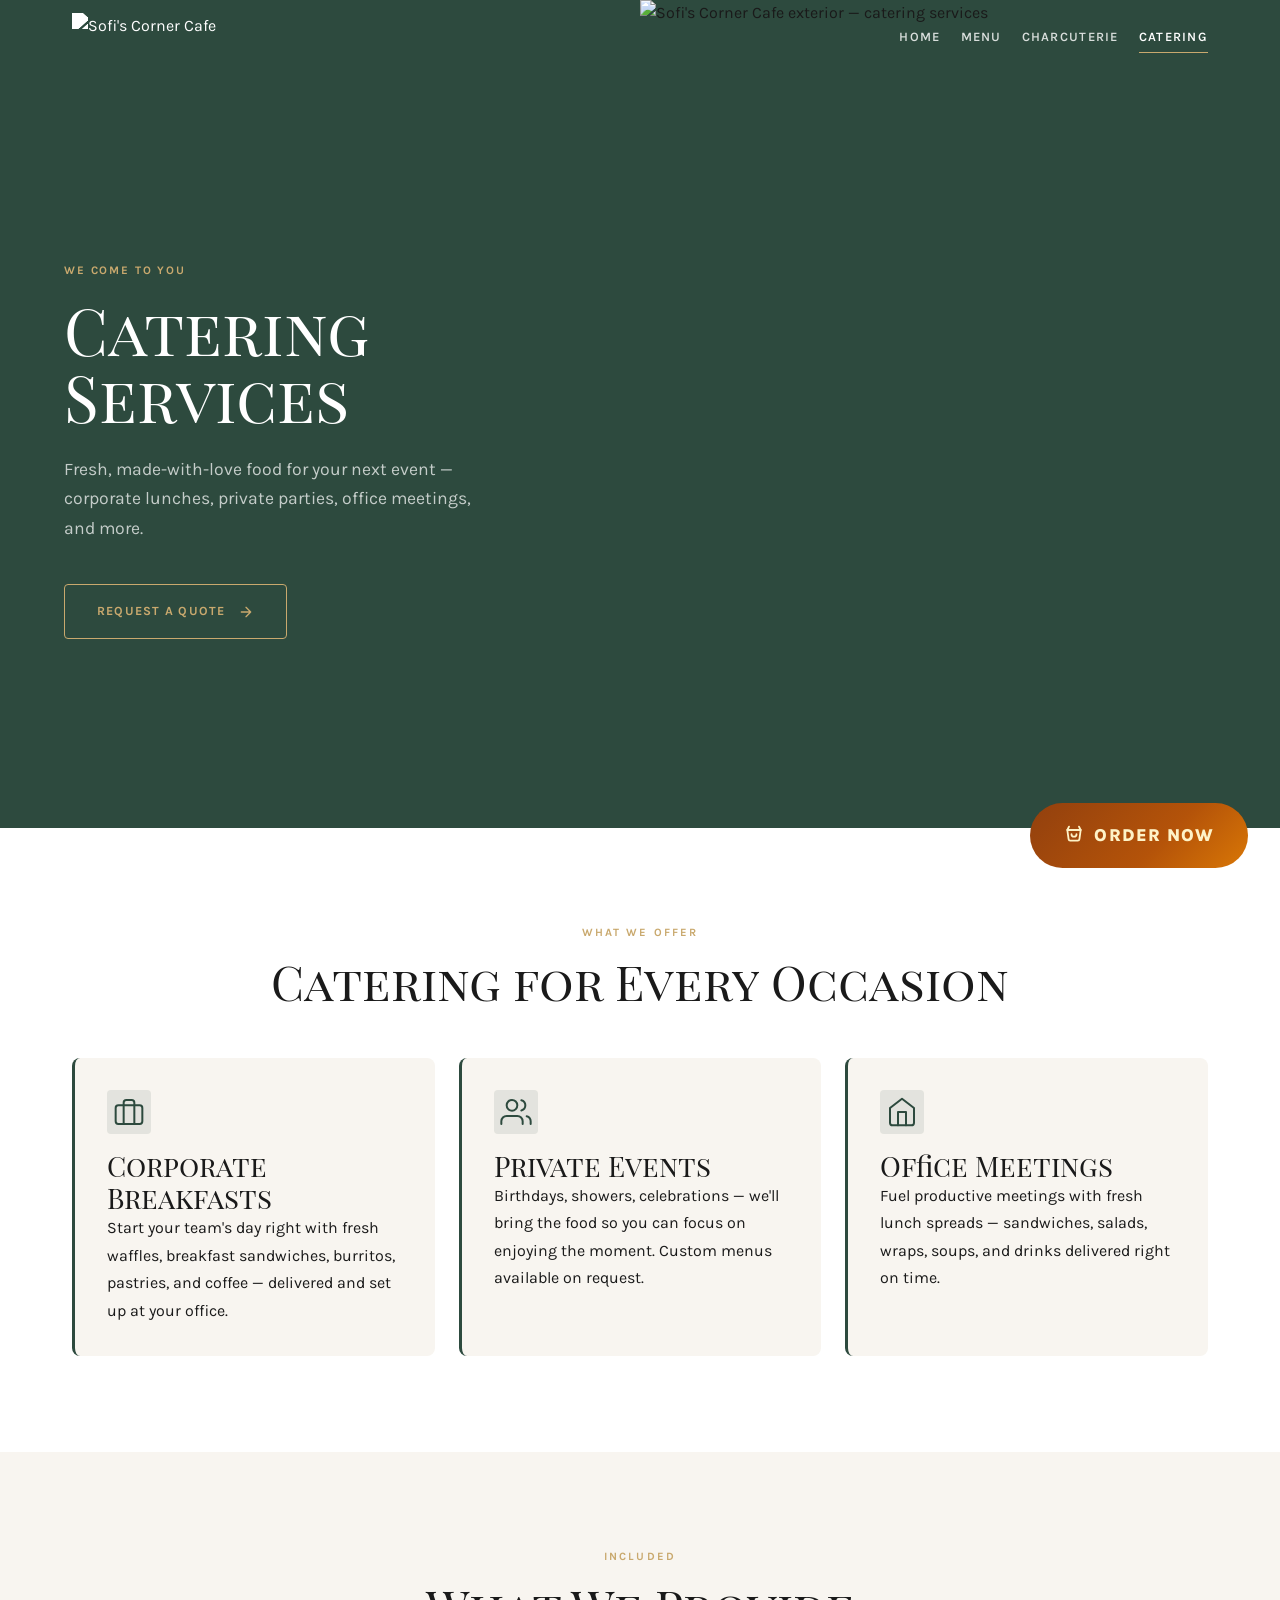
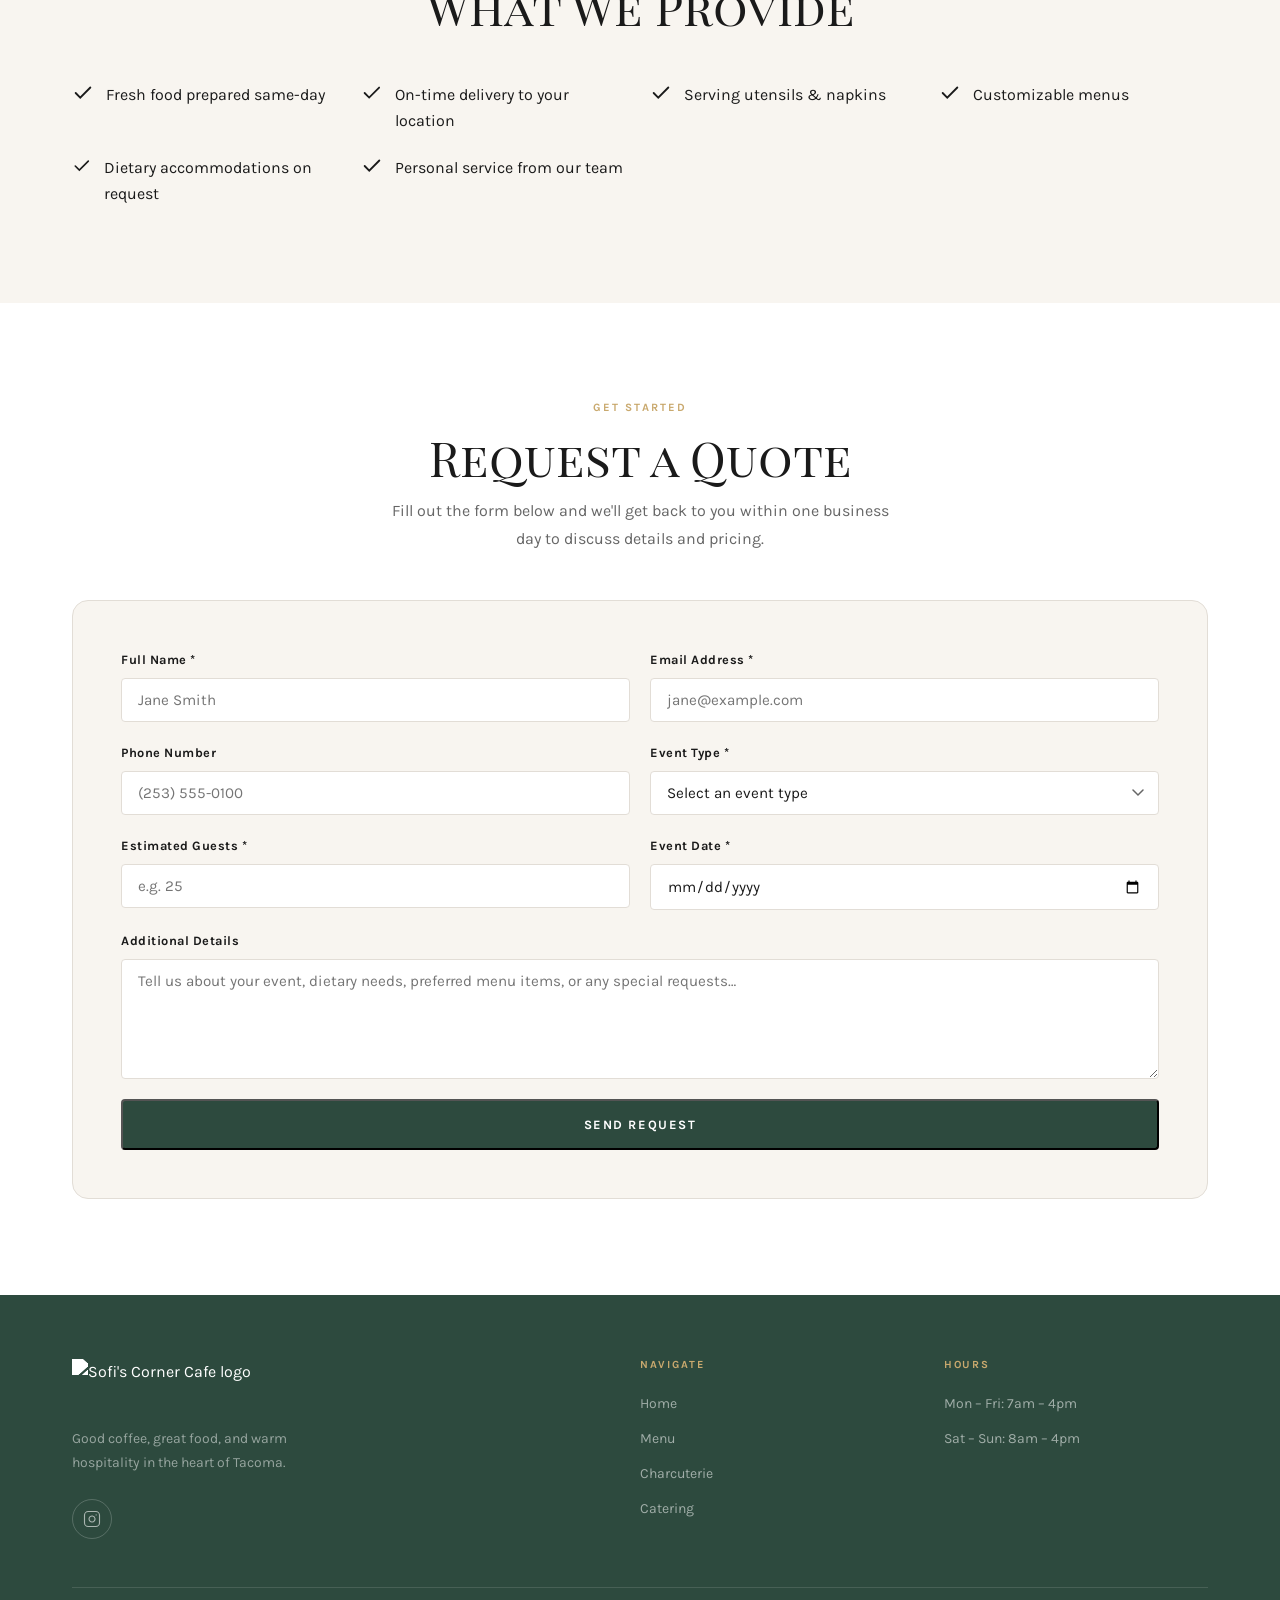
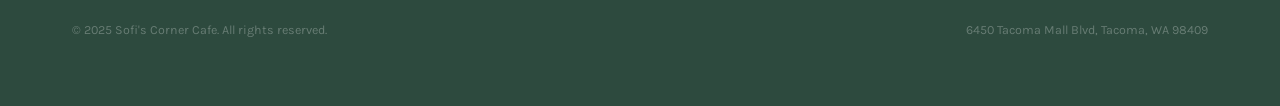
==== commit 2800c383: "Reestructura de navegación y rediseño de heroes - index.html ahora es el menú (página principal al a" ====
--- a/catering.html
+++ b/catering.html
@@ -23,9 +23,8 @@
       </div>
 
       <ul class="nav__links" role="list">
-        <li><a href="index.html"       class="nav__link">Home</a></li>
-        <li><a href="menu.html"        class="nav__link">Menu</a></li>
-        <li><a href="gallery.html"     class="nav__link">Gallery</a></li>
+        <li><a href="home.html"       class="nav__link">Home</a></li>
+        <li><a href="index.html"        class="nav__link">Menu</a></li>
         <li><a href="charcuterie.html" class="nav__link">Charcuterie</a></li>
         <li><a href="catering.html"    class="nav__link" aria-current="page">Catering</a></li>
       </ul>
@@ -41,9 +40,8 @@
 
     <div class="nav__mobile" id="mobile-nav">
       <ul role="list">
-        <li><a href="index.html"       class="nav__link">Home</a></li>
-        <li><a href="menu.html"        class="nav__link">Menu</a></li>
-        <li><a href="gallery.html"     class="nav__link">Gallery</a></li>
+        <li><a href="home.html"       class="nav__link">Home</a></li>
+        <li><a href="index.html"        class="nav__link">Menu</a></li>
         <li><a href="charcuterie.html" class="nav__link">Charcuterie</a></li>
         <li><a href="catering.html"    class="nav__link" aria-current="page">Catering</a></li>
       </ul>
@@ -53,16 +51,21 @@
   <main>
 
     <!-- ============ PAGE HERO ============ -->
-    <header class="page-hero" aria-labelledby="catering-page-title">
-      <img
-        src="https://static.wixstatic.com/media/660fac_f957ec74014f4c15875c707c3a2be1a3~mv2.jpg"
-        alt="Sofi's Corner Cafe exterior"
-        class="page-hero__img">
-      <div class="page-hero__overlay" aria-hidden="true"></div>
-      <div class="page-hero__content">
-        <span class="eyebrow" style="color:var(--accent)">We Come to You</span>
-        <h1 id="catering-page-title">Catering Services</h1>
-        <p>Fresh, made-with-love food for your next event — big or small.</p>
+    <header class="split-hero" aria-labelledby="catering-page-title">
+      <div class="split-hero__content">
+        <span class="split-hero__eyebrow">We Come to You</span>
+        <h1 class="split-hero__title" id="catering-page-title">Catering<br>Services</h1>
+        <p class="split-hero__desc">Fresh, made-with-love food for your next event — corporate lunches, private parties, office meetings, and more.</p>
+        <a href="#contact" class="split-hero__cta">
+          Request a Quote
+          <svg width="16" height="16" viewBox="0 0 24 24" fill="none" stroke="currentColor" stroke-width="2" stroke-linecap="round" stroke-linejoin="round" aria-hidden="true"><path d="M5 12h14M12 5l7 7-7 7"/></svg>
+        </a>
+      </div>
+      <div class="split-hero__image">
+        <img
+          src="https://static.wixstatic.com/media/660fac_f957ec74014f4c15875c707c3a2be1a3~mv2.jpg"
+          alt="Sofi's Corner Cafe exterior — catering services"
+          loading="eager">
       </div>
     </header>
 
@@ -264,9 +267,8 @@
         <div>
           <h3 class="footer__col-heading">Navigate</h3>
           <ul class="footer__links" role="list">
-            <li><a href="index.html"       class="footer__link">Home</a></li>
-            <li><a href="menu.html"        class="footer__link">Menu</a></li>
-            <li><a href="gallery.html"     class="footer__link">Gallery</a></li>
+            <li><a href="home.html"       class="footer__link">Home</a></li>
+            <li><a href="index.html"        class="footer__link">Menu</a></li>
             <li><a href="charcuterie.html" class="footer__link">Charcuterie</a></li>
             <li><a href="catering.html"    class="footer__link">Catering</a></li>
           </ul>
--- a/styles.css
+++ b/styles.css
@@ -1719,3 +1719,95 @@
 @media (min-width: 900px) {
   .menu-items-grid { grid-template-columns: repeat(3, 1fr); }
 }
+
+/* ================================================
+   SPLIT HERO — Catering & Charcuterie
+   ================================================ */
+.split-hero {
+  display: grid;
+  grid-template-columns: 1fr 1fr;
+  min-height: 92vh;
+  background: var(--primary);
+}
+.split-hero__content {
+  background: var(--primary);
+  display: flex;
+  flex-direction: column;
+  justify-content: center;
+  padding: clamp(2.5rem, 6vw, 5rem) clamp(2rem, 5vw, 4.5rem);
+  padding-top: calc(var(--nav-height) + clamp(2.5rem, 6vw, 5rem));
+}
+.split-hero__eyebrow {
+  display: block;
+  font-size: 0.72rem;
+  font-weight: 700;
+  letter-spacing: 0.16em;
+  text-transform: uppercase;
+  color: var(--accent);
+  margin-bottom: var(--space-4);
+}
+.split-hero__title {
+  font-family: var(--font-heading);
+  font-size: clamp(2.4rem, 5vw, 4.2rem);
+  color: var(--white);
+  line-height: 1.05;
+  margin-bottom: var(--space-6);
+}
+.split-hero__desc {
+  font-size: clamp(0.95rem, 1.5vw, 1.1rem);
+  color: rgba(255,255,255,0.72);
+  line-height: 1.7;
+  max-width: 420px;
+  margin-bottom: var(--space-10);
+}
+.split-hero__cta {
+  display: inline-flex;
+  align-items: center;
+  gap: var(--space-3);
+  align-self: flex-start;
+  padding: var(--space-4) var(--space-8);
+  border: 1.5px solid var(--accent);
+  color: var(--accent);
+  font-family: var(--font-body);
+  font-size: 0.78rem;
+  font-weight: 700;
+  letter-spacing: 0.1em;
+  text-transform: uppercase;
+  text-decoration: none;
+  border-radius: var(--radius-sm);
+  transition: all var(--normal) var(--ease);
+}
+.split-hero__cta:hover {
+  background: var(--accent);
+  color: var(--white);
+}
+.split-hero__image {
+  position: relative;
+  overflow: hidden;
+}
+.split-hero__image img {
+  width: 100%;
+  height: 100%;
+  object-fit: cover;
+  display: block;
+  transition: transform var(--slow) var(--ease);
+}
+.split-hero__image:hover img {
+  transform: scale(1.03);
+}
+
+@media (max-width: 768px) {
+  .split-hero {
+    grid-template-columns: 1fr;
+    min-height: auto;
+  }
+  .split-hero__image {
+    height: 52vw;
+    min-height: 240px;
+    order: -1;
+  }
+  .split-hero__content {
+    padding: clamp(2rem, 6vw, 3rem) var(--space-6);
+  }
+  .split-hero__title { font-size: clamp(2rem, 7vw, 3rem); }
+}
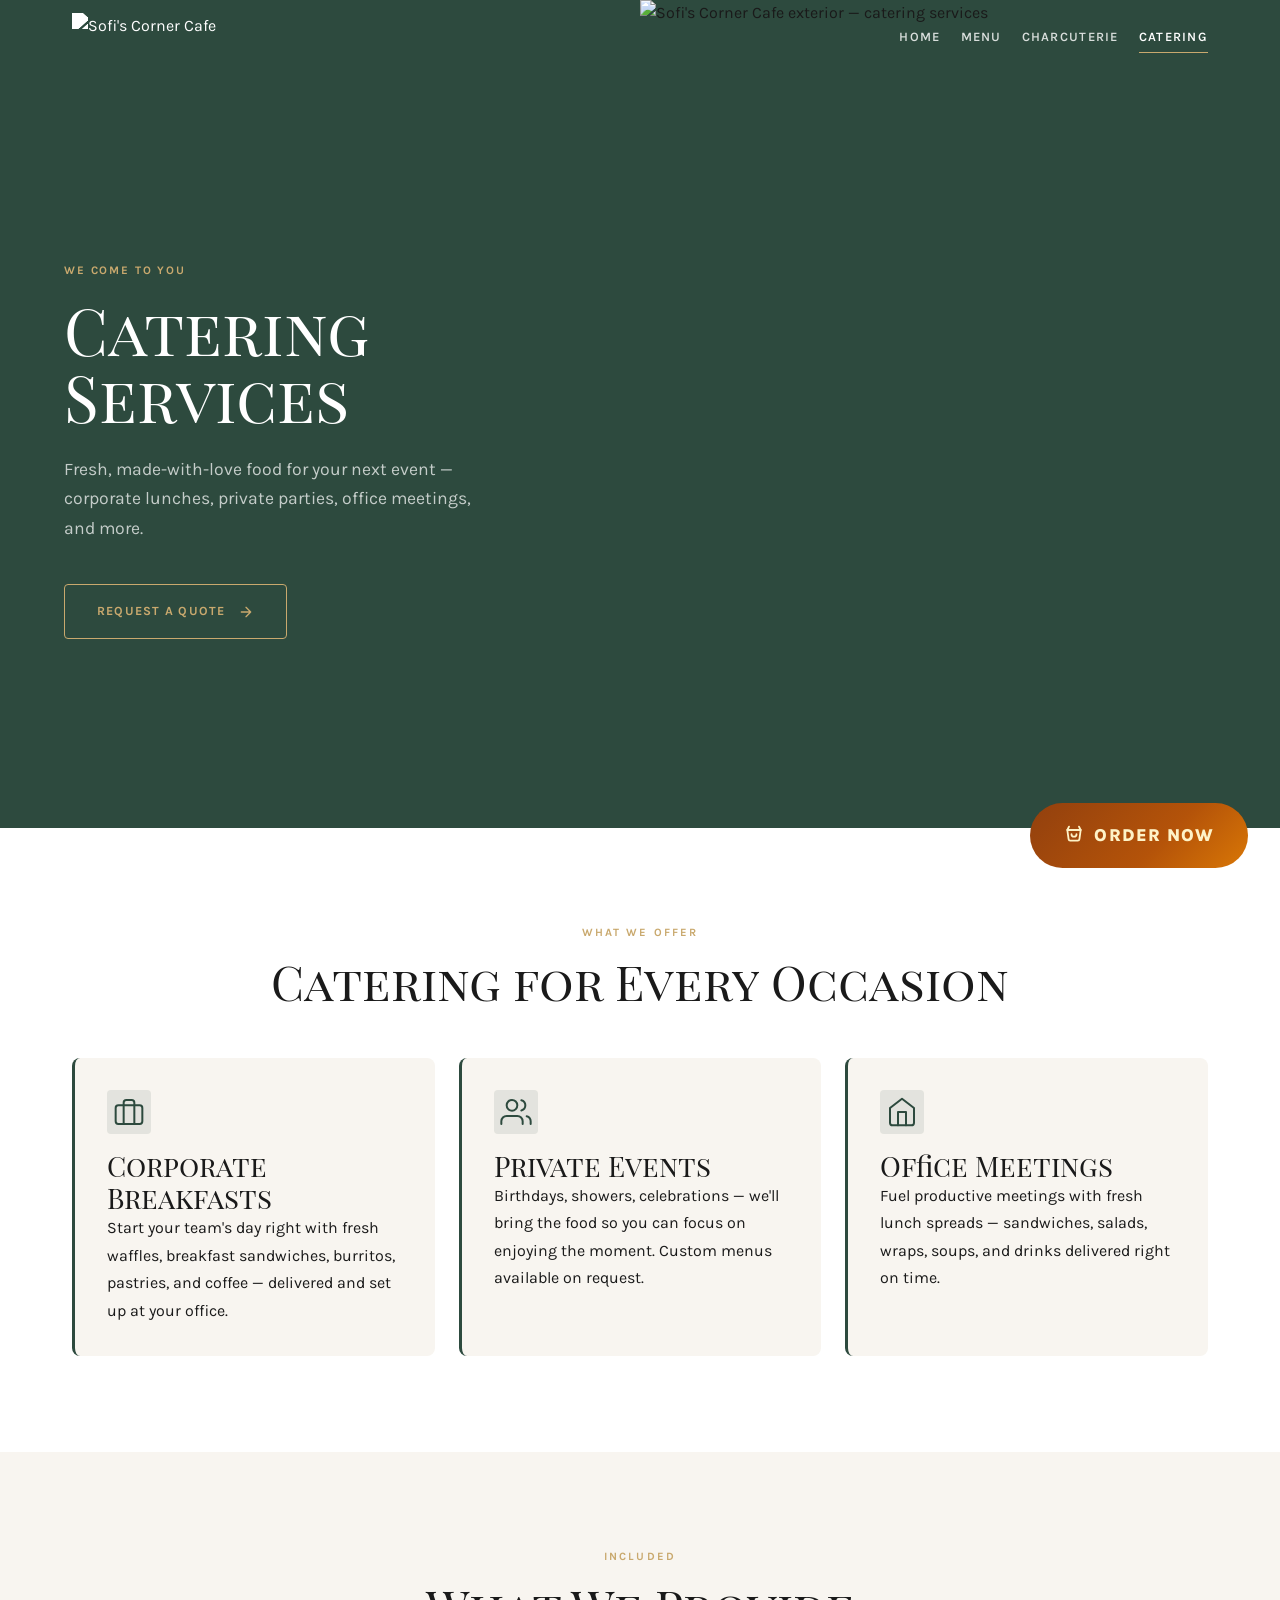
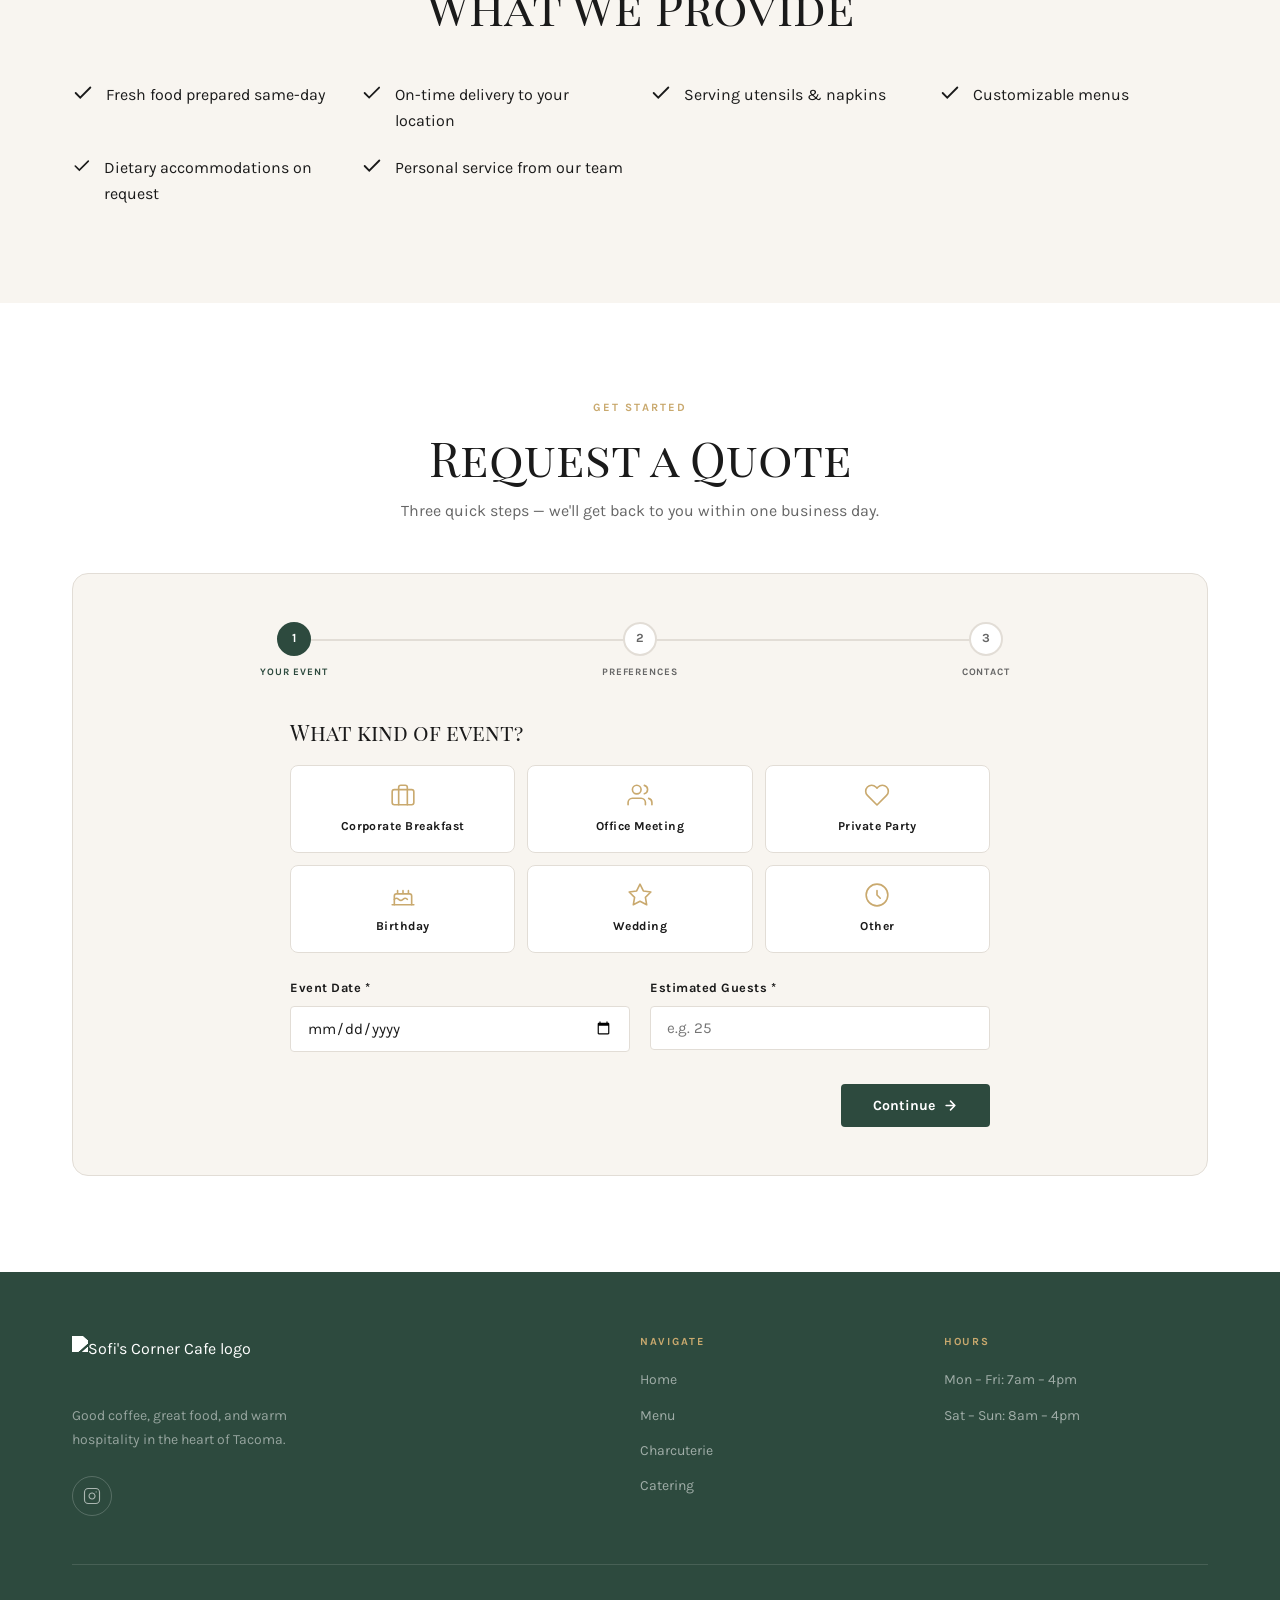
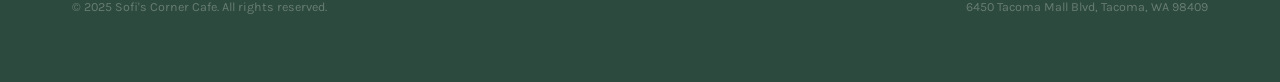
==== commit db8db8cf: "Añade formularios de cotización a catering y charcuterie - Catering: wizard de 3 pasos con selección" ====
--- a/catering.html
+++ b/catering.html
@@ -155,79 +155,199 @@
       </div>
     </section>
 
-    <!-- ============ QUOTE FORM ============ -->
+    <!-- ============ QUOTE WIZARD ============ -->
     <section class="section" id="quote" aria-labelledby="quote-heading">
       <div class="container">
         <div class="menu-preview__header reveal">
           <span class="eyebrow">Get Started</span>
           <h2 id="quote-heading">Request a Quote</h2>
-          <p style="color:var(--text-muted);max-width:500px;margin:0 auto">Fill out the form below and we'll get back to you within one business day to discuss details and pricing.</p>
+          <p style="color:var(--text-muted);max-width:500px;margin:0 auto">Three quick steps — we'll get back to you within one business day.</p>
         </div>
 
         <div class="form-wrap reveal reveal--delay-1">
 
-          <form id="catering-form" novalidate aria-label="Catering quote request form">
-            <div class="form-grid">
-
-              <div class="form-group">
-                <label for="f-name">Full Name <span aria-hidden="true">*</span></label>
-                <input type="text" id="f-name" name="name" autocomplete="name" required placeholder="Jane Smith">
+          <!-- Step progress indicator -->
+          <ol class="wizard__progress" aria-label="Form progress" role="list">
+            <li class="wizard__step-item is-active" data-wiz-step="1">
+              <div class="wizard__step-dot" aria-hidden="true">1</div>
+              <span class="wizard__step-label">Your Event</span>
+            </li>
+            <li class="wizard__step-item" data-wiz-step="2">
+              <div class="wizard__step-dot" aria-hidden="true">2</div>
+              <span class="wizard__step-label">Preferences</span>
+            </li>
+            <li class="wizard__step-item" data-wiz-step="3">
+              <div class="wizard__step-dot" aria-hidden="true">3</div>
+              <span class="wizard__step-label">Contact</span>
+            </li>
+          </ol>
+
+          <div class="wizard">
+            <form id="catering-form" novalidate aria-label="Catering quote request">
+
+              <!-- STEP 1 -->
+              <div class="wizard__panel is-active" id="wiz-panel-1">
+                <h3 class="wizard__step-title">What kind of event?</h3>
+
+                <div class="wizard__event-cards">
+
+                  <label class="wizard__event-card">
+                    <input type="radio" name="event_type" value="corporate_breakfast" required>
+                    <div class="wizard__event-card-body">
+                      <span class="wizard__event-card-icon">
+                        <svg width="26" height="26" viewBox="0 0 24 24" fill="none" stroke="currentColor" stroke-width="1.5" stroke-linecap="round" stroke-linejoin="round" aria-hidden="true"><rect x="2" y="7" width="20" height="14" rx="2"/><path d="M16 21V5a2 2 0 00-2-2h-4a2 2 0 00-2 2v16"/></svg>
+                      </span>
+                      <span class="wizard__event-card-label">Corporate Breakfast</span>
+                    </div>
+                  </label>
+
+                  <label class="wizard__event-card">
+                    <input type="radio" name="event_type" value="office_meeting">
+                    <div class="wizard__event-card-body">
+                      <span class="wizard__event-card-icon">
+                        <svg width="26" height="26" viewBox="0 0 24 24" fill="none" stroke="currentColor" stroke-width="1.5" stroke-linecap="round" stroke-linejoin="round" aria-hidden="true"><path d="M17 21v-2a4 4 0 00-4-4H5a4 4 0 00-4 4v2"/><circle cx="9" cy="7" r="4"/><path d="M23 21v-2a4 4 0 00-3-3.87"/><path d="M16 3.13a4 4 0 010 7.75"/></svg>
+                      </span>
+                      <span class="wizard__event-card-label">Office Meeting</span>
+                    </div>
+                  </label>
+
+                  <label class="wizard__event-card">
+                    <input type="radio" name="event_type" value="private_event">
+                    <div class="wizard__event-card-body">
+                      <span class="wizard__event-card-icon">
+                        <svg width="26" height="26" viewBox="0 0 24 24" fill="none" stroke="currentColor" stroke-width="1.5" stroke-linecap="round" stroke-linejoin="round" aria-hidden="true"><path d="M20.84 4.61a5.5 5.5 0 00-7.78 0L12 5.67l-1.06-1.06a5.5 5.5 0 00-7.78 7.78L12 21.23l8.84-8.84a5.5 5.5 0 000-7.78z"/></svg>
+                      </span>
+                      <span class="wizard__event-card-label">Private Party</span>
+                    </div>
+                  </label>
+
+                  <label class="wizard__event-card">
+                    <input type="radio" name="event_type" value="birthday">
+                    <div class="wizard__event-card-body">
+                      <span class="wizard__event-card-icon">
+                        <svg width="26" height="26" viewBox="0 0 24 24" fill="none" stroke="currentColor" stroke-width="1.5" stroke-linecap="round" stroke-linejoin="round" aria-hidden="true"><path d="M20 21v-8a2 2 0 00-2-2H6a2 2 0 00-2 2v8"/><path d="M4 16s.5-1 2-1 2.5 2 4 2 2.5-2 4-2 2 1 2 1"/><path d="M2 21h20"/><path d="M7 8v2M12 8v2M17 8v2"/></svg>
+                      </span>
+                      <span class="wizard__event-card-label">Birthday</span>
+                    </div>
+                  </label>
+
+                  <label class="wizard__event-card">
+                    <input type="radio" name="event_type" value="wedding">
+                    <div class="wizard__event-card-body">
+                      <span class="wizard__event-card-icon">
+                        <svg width="26" height="26" viewBox="0 0 24 24" fill="none" stroke="currentColor" stroke-width="1.5" stroke-linecap="round" stroke-linejoin="round" aria-hidden="true"><path d="M12 2l3.09 6.26L22 9.27l-5 4.87 1.18 6.88L12 17.77l-6.18 3.25L7 14.14 2 9.27l6.91-1.01L12 2z"/></svg>
+                      </span>
+                      <span class="wizard__event-card-label">Wedding</span>
+                    </div>
+                  </label>
+
+                  <label class="wizard__event-card">
+                    <input type="radio" name="event_type" value="other">
+                    <div class="wizard__event-card-body">
+                      <span class="wizard__event-card-icon">
+                        <svg width="26" height="26" viewBox="0 0 24 24" fill="none" stroke="currentColor" stroke-width="1.5" stroke-linecap="round" stroke-linejoin="round" aria-hidden="true"><circle cx="12" cy="12" r="10"/><path d="M12 8v4l3 3"/></svg>
+                      </span>
+                      <span class="wizard__event-card-label">Other</span>
+                    </div>
+                  </label>
+
+                </div>
+
+                <div class="form-grid">
+                  <div class="form-group">
+                    <label for="w-date">Event Date <span aria-hidden="true">*</span></label>
+                    <input type="date" id="w-date" name="date" required>
+                  </div>
+                  <div class="form-group">
+                    <label for="w-guests">Estimated Guests <span aria-hidden="true">*</span></label>
+                    <input type="number" id="w-guests" name="guests" min="1" required placeholder="e.g. 25">
+                  </div>
+                </div>
+
+                <div class="wizard__nav">
+                  <button type="button" class="wizard__nav-next" data-wiz-next="2">
+                    Continue
+                    <svg width="15" height="15" viewBox="0 0 24 24" fill="none" stroke="currentColor" stroke-width="2.5" stroke-linecap="round" stroke-linejoin="round" aria-hidden="true"><path d="M5 12h14M12 5l7 7-7 7"/></svg>
+                  </button>
+                </div>
               </div>
 
-              <div class="form-group">
-                <label for="f-email">Email Address <span aria-hidden="true">*</span></label>
-                <input type="email" id="f-email" name="email" autocomplete="email" required placeholder="jane@example.com">
+              <!-- STEP 2 -->
+              <div class="wizard__panel" id="wiz-panel-2">
+                <h3 class="wizard__step-title">Event preferences</h3>
+
+                <div class="form-grid">
+                  <div class="form-group">
+                    <label for="w-time">Preferred Time</label>
+                    <select id="w-time" name="time">
+                      <option value="" disabled selected>Select a time</option>
+                      <option value="morning">Morning (7am – 11am)</option>
+                      <option value="midday">Midday (11am – 1pm)</option>
+                      <option value="afternoon">Afternoon (1pm – 4pm)</option>
+                      <option value="evening">Evening (after 4pm)</option>
+                    </select>
+                  </div>
+                  <div class="form-group">
+                    <label for="w-location">Delivery Location</label>
+                    <input type="text" id="w-location" name="location" placeholder="Address or venue name">
+                  </div>
+                  <div class="form-group form-group--full">
+                    <label for="w-dietary">Dietary Notes</label>
+                    <input type="text" id="w-dietary" name="dietary" placeholder="Vegetarian, gluten-free, nut allergy…">
+                  </div>
+                  <div class="form-group form-group--full">
+                    <label for="w-menu">Menu Ideas or Special Requests</label>
+                    <textarea id="w-menu" name="menu" rows="4" placeholder="Preferred menu items, themes, or anything we should know…"></textarea>
+                  </div>
+                </div>
+
+                <div class="wizard__nav">
+                  <button type="button" class="wizard__nav-back" data-wiz-back="1">Back</button>
+                  <button type="button" class="wizard__nav-next" data-wiz-next="3">
+                    Continue
+                    <svg width="15" height="15" viewBox="0 0 24 24" fill="none" stroke="currentColor" stroke-width="2.5" stroke-linecap="round" stroke-linejoin="round" aria-hidden="true"><path d="M5 12h14M12 5l7 7-7 7"/></svg>
+                  </button>
+                </div>
               </div>
 
-              <div class="form-group">
-                <label for="f-phone">Phone Number</label>
-                <input type="tel" id="f-phone" name="phone" autocomplete="tel" placeholder="(253) 555-0100">
+              <!-- STEP 3 -->
+              <div class="wizard__panel" id="wiz-panel-3">
+                <h3 class="wizard__step-title">Your contact info</h3>
+
+                <div class="form-grid">
+                  <div class="form-group">
+                    <label for="w-name">Full Name <span aria-hidden="true">*</span></label>
+                    <input type="text" id="w-name" name="name" autocomplete="name" required placeholder="Jane Smith">
+                  </div>
+                  <div class="form-group">
+                    <label for="w-email">Email Address <span aria-hidden="true">*</span></label>
+                    <input type="email" id="w-email" name="email" autocomplete="email" required placeholder="jane@example.com">
+                  </div>
+                  <div class="form-group form-group--full">
+                    <label for="w-phone">Phone Number</label>
+                    <input type="tel" id="w-phone" name="phone" autocomplete="tel" placeholder="(253) 555-0100">
+                  </div>
+                </div>
+
+                <div class="wizard__nav">
+                  <button type="button" class="wizard__nav-back" data-wiz-back="2">Back</button>
+                  <button type="submit" class="wizard__nav-next">
+                    Send Request
+                    <svg width="15" height="15" viewBox="0 0 24 24" fill="none" stroke="currentColor" stroke-width="2.5" stroke-linecap="round" stroke-linejoin="round" aria-hidden="true"><path d="M5 12h14M12 5l7 7-7 7"/></svg>
+                  </button>
+                </div>
               </div>
 
-              <div class="form-group">
-                <label for="f-type">Event Type <span aria-hidden="true">*</span></label>
-                <select id="f-type" name="event_type" required>
-                  <option value="" disabled selected>Select an event type</option>
-                  <option value="corporate_breakfast">Corporate Breakfast</option>
-                  <option value="office_meeting">Office Meeting / Lunch</option>
-                  <option value="private_event">Private Event / Party</option>
-                  <option value="birthday">Birthday Celebration</option>
-                  <option value="wedding">Wedding / Reception</option>
-                  <option value="other">Other</option>
-                </select>
+            </form>
+
+            <div class="form-success" id="form-success" hidden>
+              <div class="form-success__icon" aria-hidden="true">
+                <svg width="36" height="36" viewBox="0 0 24 24" fill="none" stroke="currentColor" stroke-width="2" stroke-linecap="round"><polyline points="20 6 9 17 4 12"/></svg>
               </div>
-
-              <div class="form-group">
-                <label for="f-guests">Estimated Guests <span aria-hidden="true">*</span></label>
-                <input type="number" id="f-guests" name="guests" min="1" required placeholder="e.g. 25">
-              </div>
-
-              <div class="form-group">
-                <label for="f-date">Event Date <span aria-hidden="true">*</span></label>
-                <input type="date" id="f-date" name="date" required>
-              </div>
-
-              <div class="form-group form-group--full">
-                <label for="f-message">Additional Details</label>
-                <textarea id="f-message" name="message" rows="4" placeholder="Tell us about your event, dietary needs, preferred menu items, or any special requests…"></textarea>
-              </div>
-
-              <div class="form-group form-group--full">
-                <button type="submit" class="btn btn--primary" style="width:100%;justify-content:center">Send Request</button>
-              </div>
-
+              <h3 class="form-success__title">Request Sent!</h3>
+              <p>Thank you for reaching out. We'll be in touch within one business day to discuss your event.</p>
+              <p style="margin-top:var(--space-2);color:var(--text-muted);font-size:0.9rem">Questions? Call us at <a href="tel:+12533024749" style="color:var(--primary)">(253) 302-4749</a></p>
             </div>
-          </form>
-
-          <div class="form-success" id="form-success" hidden>
-            <div class="form-success__icon" aria-hidden="true">
-              <svg width="36" height="36" viewBox="0 0 24 24" fill="none" stroke="currentColor" stroke-width="2" stroke-linecap="round">
-                <polyline points="20 6 9 17 4 12"/>
-              </svg>
-            </div>
-            <h3 class="form-success__title">Request Sent!</h3>
-            <p>Thank you for reaching out. We'll be in touch within one business day to discuss your event.</p>
-            <p style="margin-top:var(--space-2);color:var(--text-muted);font-size:0.9rem">Questions? Call us at <a href="tel:+12533024749" style="color:var(--primary)">(253) 302-4749</a></p>
           </div>
 
         </div>
@@ -335,19 +455,62 @@
     updateStatus();
     setInterval(updateStatus, 60000);
 
-    // === CATERING FORM ===
-    const form    = document.getElementById('catering-form');
-    const success = document.getElementById('form-success');
-
-    form.addEventListener('submit', e => {
+    // === QUOTE WIZARD ===
+    const wizForm    = document.getElementById('catering-form');
+    const wizSuccess = document.getElementById('form-success');
+    const stepItems  = document.querySelectorAll('.wizard__step-item');
+
+    function goToStep(next, direction) {
+      const current = document.querySelector('.wizard__panel.is-active');
+      if (!current) return;
+      const currentNum = parseInt(current.id.replace('wiz-panel-', ''));
+
+      // Validate required fields in current panel before moving forward
+      if (direction === 'next') {
+        const required = current.querySelectorAll('[required]');
+        let valid = true;
+        required.forEach(el => { if (!el.checkValidity()) { el.reportValidity(); valid = false; } });
+        if (!valid) return;
+        // Special: require event_type selection on step 1
+        if (currentNum === 1 && !wizForm.querySelector('[name="event_type"]:checked')) {
+          wizForm.querySelector('[name="event_type"]').focus();
+          return;
+        }
+      }
+
+      const nextPanel = document.getElementById('wiz-panel-' + next);
+      if (!nextPanel) return;
+
+      current.classList.remove('is-active');
+      nextPanel.classList.remove('slide-back');
+      if (direction === 'back') nextPanel.classList.add('slide-back');
+      nextPanel.classList.add('is-active');
+
+      // Update step indicators
+      stepItems.forEach(item => {
+        const n = parseInt(item.dataset.wizStep);
+        item.classList.toggle('is-active', n === next);
+        item.classList.toggle('is-done',   n < next);
+      });
+    }
+
+    // Wire up next / back buttons
+    document.querySelectorAll('[data-wiz-next]').forEach(btn => {
+      btn.addEventListener('click', () => goToStep(parseInt(btn.dataset.wizNext), 'next'));
+    });
+    document.querySelectorAll('[data-wiz-back]').forEach(btn => {
+      btn.addEventListener('click', () => goToStep(parseInt(btn.dataset.wizBack), 'back'));
+    });
+
+    wizForm.addEventListener('submit', e => {
       e.preventDefault();
-      if (!form.checkValidity()) {
-        form.reportValidity();
-        return;
-      }
-      form.hidden  = true;
-      success.hidden = false;
-      success.scrollIntoView({ behavior: 'smooth', block: 'center' });
+      const required = document.querySelector('#wiz-panel-3').querySelectorAll('[required]');
+      let valid = true;
+      required.forEach(el => { if (!el.checkValidity()) { el.reportValidity(); valid = false; } });
+      if (!valid) return;
+      wizForm.closest('.wizard').querySelector('form').hidden = true;
+      wizSuccess.hidden = false;
+      wizSuccess.scrollIntoView({ behavior: 'smooth', block: 'center' });
     });
 
     // === SCROLL REVEAL ===
@@ -370,7 +533,7 @@
   </script>
   <!-- FLOATING ORDER BUTTON -->
   <div class="order-fab-wrap">
-    <a href="ORDER_LINK_HERE" class="order-fab" target="_blank" rel="noopener noreferrer" aria-label="Order now online">
+    <a href="https://order.toasttab.com/online/sofis-corner-6450-tacoma-mall-blvd" class="order-fab" target="_blank" rel="noopener noreferrer" aria-label="Order now online">
       <svg class="order-fab__icon" viewBox="0 0 24 24" fill="none" stroke="currentColor" stroke-width="2.2" stroke-linecap="round" stroke-linejoin="round" aria-hidden="true">
         <path d="M6 2 L4 6 H20 L18 2"/>
         <path d="M4 6l1.5 11a2 2 0 002 1.7h9a2 2 0 002-1.7L20 6"/>
--- a/styles.css
+++ b/styles.css
@@ -1468,6 +1468,325 @@
 
 
 /* ================================================
+   CATERING QUOTE WIZARD
+   ================================================ */
+.wizard { max-width: 700px; margin-inline: auto; }
+
+/* Progress bar */
+.wizard__progress {
+  display: flex;
+  align-items: flex-start;
+  margin-bottom: var(--space-10);
+  list-style: none;
+  padding: 0;
+}
+.wizard__step-item {
+  flex: 1;
+  display: flex;
+  flex-direction: column;
+  align-items: center;
+  gap: var(--space-2);
+  position: relative;
+  z-index: 1;
+}
+.wizard__step-item::after {
+  content: '';
+  position: absolute;
+  top: 17px;
+  left: 50%;
+  width: 100%;
+  height: 2px;
+  background: var(--border);
+  z-index: -1;
+  transition: background var(--normal) var(--ease);
+}
+.wizard__step-item:last-child::after { display: none; }
+.wizard__step-item.is-done::after { background: var(--primary); }
+
+.wizard__step-dot {
+  width: 34px; height: 34px;
+  border-radius: 50%;
+  border: 2px solid var(--border);
+  background: var(--bg);
+  display: flex; align-items: center; justify-content: center;
+  font-size: 0.78rem; font-weight: 700;
+  color: var(--text-muted);
+  transition: all var(--normal) var(--ease);
+}
+.wizard__step-item.is-active .wizard__step-dot,
+.wizard__step-item.is-done .wizard__step-dot {
+  border-color: var(--primary);
+  background: var(--primary);
+  color: var(--white);
+}
+.wizard__step-label {
+  font-size: 0.62rem;
+  font-weight: 700;
+  letter-spacing: 0.1em;
+  text-transform: uppercase;
+  color: var(--text-muted);
+  text-align: center;
+  transition: color var(--normal) var(--ease);
+}
+.wizard__step-item.is-active .wizard__step-label { color: var(--primary); }
+
+/* Panels */
+.wizard__panel { display: none; }
+.wizard__panel.is-active {
+  display: block;
+  animation: wiz-in var(--normal) var(--ease) forwards;
+}
+.wizard__panel.slide-back {
+  animation: wiz-in-back var(--normal) var(--ease) forwards;
+}
+@keyframes wiz-in {
+  from { opacity: 0; transform: translateX(20px); }
+  to   { opacity: 1; transform: translateX(0); }
+}
+@keyframes wiz-in-back {
+  from { opacity: 0; transform: translateX(-20px); }
+  to   { opacity: 1; transform: translateX(0); }
+}
+
+.wizard__step-title {
+  font-family: var(--font-heading);
+  font-size: 1.35rem;
+  margin-bottom: var(--space-5);
+  color: var(--text);
+}
+
+/* Event type radio cards */
+.wizard__event-cards {
+  display: grid;
+  grid-template-columns: repeat(2, 1fr);
+  gap: var(--space-3);
+  margin-bottom: var(--space-6);
+}
+@media (min-width: 520px) {
+  .wizard__event-cards { grid-template-columns: repeat(3, 1fr); }
+}
+.wizard__event-card { position: relative; cursor: pointer; }
+.wizard__event-card input[type="radio"] { position: absolute; opacity: 0; width: 0; height: 0; }
+.wizard__event-card-body {
+  border: 1.5px solid var(--border);
+  border-radius: var(--radius-md);
+  padding: var(--space-4) var(--space-3);
+  text-align: center;
+  background: var(--white);
+  cursor: pointer;
+  display: flex; flex-direction: column; align-items: center; gap: var(--space-2);
+  transition: all var(--fast) var(--ease);
+}
+.wizard__event-card-body:hover { border-color: var(--secondary); background: rgba(45,74,62,.03); }
+.wizard__event-card input[type="radio"]:checked + .wizard__event-card-body {
+  border-color: var(--primary);
+  background: rgba(45,74,62,.06);
+  box-shadow: 0 0 0 3px rgba(45,74,62,.1);
+}
+.wizard__event-card input[type="radio"]:focus-visible + .wizard__event-card-body {
+  outline: 2px solid var(--primary);
+  outline-offset: 2px;
+}
+.wizard__event-card-icon { color: var(--accent); display: flex; }
+.wizard__event-card-label { font-size: 0.76rem; font-weight: 700; letter-spacing: 0.04em; color: var(--text); }
+
+/* Nav buttons */
+.wizard__nav {
+  display: flex;
+  justify-content: space-between;
+  align-items: center;
+  margin-top: var(--space-8);
+  gap: var(--space-4);
+}
+.wizard__nav-back {
+  background: transparent;
+  border: 1.5px solid var(--border);
+  border-radius: var(--radius-sm);
+  padding: 12px var(--space-6);
+  font-family: var(--font-body);
+  font-size: 0.88rem;
+  font-weight: 600;
+  color: var(--text-muted);
+  cursor: pointer;
+  transition: all var(--fast) var(--ease);
+}
+.wizard__nav-back:hover { border-color: var(--primary); color: var(--primary); }
+.wizard__nav-next {
+  background: var(--primary);
+  border: none;
+  border-radius: var(--radius-sm);
+  padding: 13px var(--space-8);
+  font-family: var(--font-body);
+  font-size: 0.88rem;
+  font-weight: 700;
+  color: var(--white);
+  cursor: pointer;
+  transition: background var(--fast) var(--ease);
+  display: flex; align-items: center; gap: var(--space-2);
+  margin-left: auto;
+}
+.wizard__nav-next:hover { background: var(--secondary); }
+
+/* ================================================
+   CHARCUTERIE QUOTE FORM — ARTISAN SPLIT LAYOUT
+   ================================================ */
+.charc-quote-wrap {
+  display: grid;
+  grid-template-columns: 1fr;
+  gap: var(--space-8);
+  max-width: 1040px;
+  margin-inline: auto;
+}
+@media (min-width: 900px) {
+  .charc-quote-wrap { grid-template-columns: 320px 1fr; gap: var(--space-12); align-items: start; }
+}
+
+/* Left sidebar */
+.charc-quote__sidebar {
+  background: var(--primary);
+  border-radius: var(--radius-lg);
+  padding: clamp(1.5rem, 4vw, 2.5rem);
+  color: var(--white);
+  position: sticky;
+  top: calc(var(--nav-height) + 1.5rem);
+}
+.charc-quote__sidebar-eyebrow {
+  font-size: 0.62rem; font-weight: 700; letter-spacing: 0.18em;
+  text-transform: uppercase; color: var(--accent);
+  display: block; margin-bottom: var(--space-3);
+}
+.charc-quote__sidebar-title {
+  font-family: var(--font-heading);
+  font-size: 1.55rem; color: var(--white);
+  margin-bottom: var(--space-4); line-height: 1.2;
+}
+.charc-quote__sidebar-desc {
+  font-size: 0.88rem; color: rgba(255,255,255,.7);
+  line-height: 1.65; margin-bottom: var(--space-6);
+}
+.charc-sidebar-divider {
+  border: none; border-top: 1px solid rgba(255,255,255,.15);
+  margin: var(--space-6) 0;
+}
+.charc-summary-row {
+  display: flex; justify-content: space-between; align-items: baseline;
+  font-size: 0.88rem; color: rgba(255,255,255,.78);
+  padding: var(--space-2) 0;
+}
+.charc-summary-row span:last-child { font-weight: 700; color: var(--white); }
+.charc-summary-total {
+  border-top: 1px solid rgba(255,255,255,.2);
+  padding-top: var(--space-4); margin-top: var(--space-2);
+  display: flex; justify-content: space-between;
+  font-size: 1.05rem; font-weight: 700; color: var(--accent);
+}
+.charc-summary-total span:first-child { color: var(--white); }
+.charc-sidebar-hint {
+  margin-top: var(--space-6);
+  background: rgba(255,255,255,.08);
+  border-radius: var(--radius-md);
+  padding: var(--space-4);
+  font-size: 0.79rem; color: rgba(255,255,255,.65);
+  display: flex; gap: var(--space-3); align-items: flex-start;
+  line-height: 1.55;
+}
+.charc-sidebar-hint svg { flex-shrink: 0; margin-top: 2px; color: var(--accent); }
+
+/* Right form panel */
+.charc-quote__form-panel {
+  background: var(--white);
+  border-radius: var(--radius-lg);
+  padding: clamp(1.5rem, 5vw, 2.75rem);
+  border: 1px solid var(--border);
+}
+.charc-form-section { margin-bottom: var(--space-7); }
+.charc-form-section-label {
+  font-size: 0.68rem; font-weight: 700; letter-spacing: 0.14em;
+  text-transform: uppercase; color: var(--accent-dark);
+  display: block; margin-bottom: var(--space-4);
+}
+
+/* Board size visual selector */
+.board-picker {
+  display: grid;
+  grid-template-columns: repeat(3, 1fr);
+  gap: var(--space-3);
+}
+.board-option { position: relative; cursor: pointer; }
+.board-option input[type="radio"] { position: absolute; opacity: 0; width: 0; height: 0; }
+.board-option__body {
+  border: 1.5px solid var(--border);
+  border-radius: var(--radius-md);
+  padding: var(--space-4) var(--space-3);
+  text-align: center;
+  background: var(--bg-alt);
+  cursor: pointer;
+  transition: all var(--fast) var(--ease);
+}
+.board-option__size {
+  font-family: var(--font-heading);
+  font-size: 1.05rem; color: var(--text);
+  display: block; margin-bottom: var(--space-1);
+}
+.board-option__price {
+  font-size: 1.15rem; font-weight: 700;
+  color: var(--accent-dark); display: block; margin-bottom: var(--space-2);
+}
+.board-option__serves { font-size: 0.7rem; color: var(--text-muted); display: block; }
+.board-option__body:hover { border-color: var(--accent-dark); }
+.board-option input[type="radio"]:checked + .board-option__body {
+  border-color: var(--accent);
+  background: rgba(201,169,110,.09);
+  box-shadow: 0 0 0 3px rgba(201,169,110,.22);
+}
+.board-option input[type="radio"]:checked + .board-option__body .board-option__size { color: var(--primary); }
+.board-option input[type="radio"]:focus-visible + .board-option__body {
+  outline: 2px solid var(--accent);
+  outline-offset: 2px;
+}
+
+/* Quantity control */
+.qty-control {
+  display: flex; align-items: center;
+  border: 1.5px solid var(--border);
+  border-radius: var(--radius-sm);
+  overflow: hidden; width: fit-content;
+}
+.qty-btn {
+  background: var(--bg-alt); border: none;
+  width: 42px; height: 44px;
+  font-size: 1.25rem; font-weight: 600;
+  color: var(--text); cursor: pointer;
+  transition: background var(--fast) var(--ease);
+  display: flex; align-items: center; justify-content: center;
+  flex-shrink: 0;
+}
+.qty-btn:hover { background: var(--border); }
+.qty-value {
+  width: 54px; text-align: center;
+  font-weight: 700; font-size: 1rem;
+  border: none;
+  border-left: 1.5px solid var(--border);
+  border-right: 1.5px solid var(--border);
+  height: 44px;
+  font-family: var(--font-body); color: var(--text);
+  outline: none;
+  -moz-appearance: textfield;
+  background: var(--white);
+}
+.qty-value::-webkit-inner-spin-button,
+.qty-value::-webkit-outer-spin-button { -webkit-appearance: none; }
+
+.charc-form-row {
+  display: grid;
+  grid-template-columns: 1fr;
+  gap: var(--space-4);
+}
+@media (min-width: 480px) {
+  .charc-form-row-2 { grid-template-columns: 1fr 1fr; }
+}
+
+/* ================================================
    MENU REDESIGN — Café Board + Hero hybrid
    ================================================ */
 
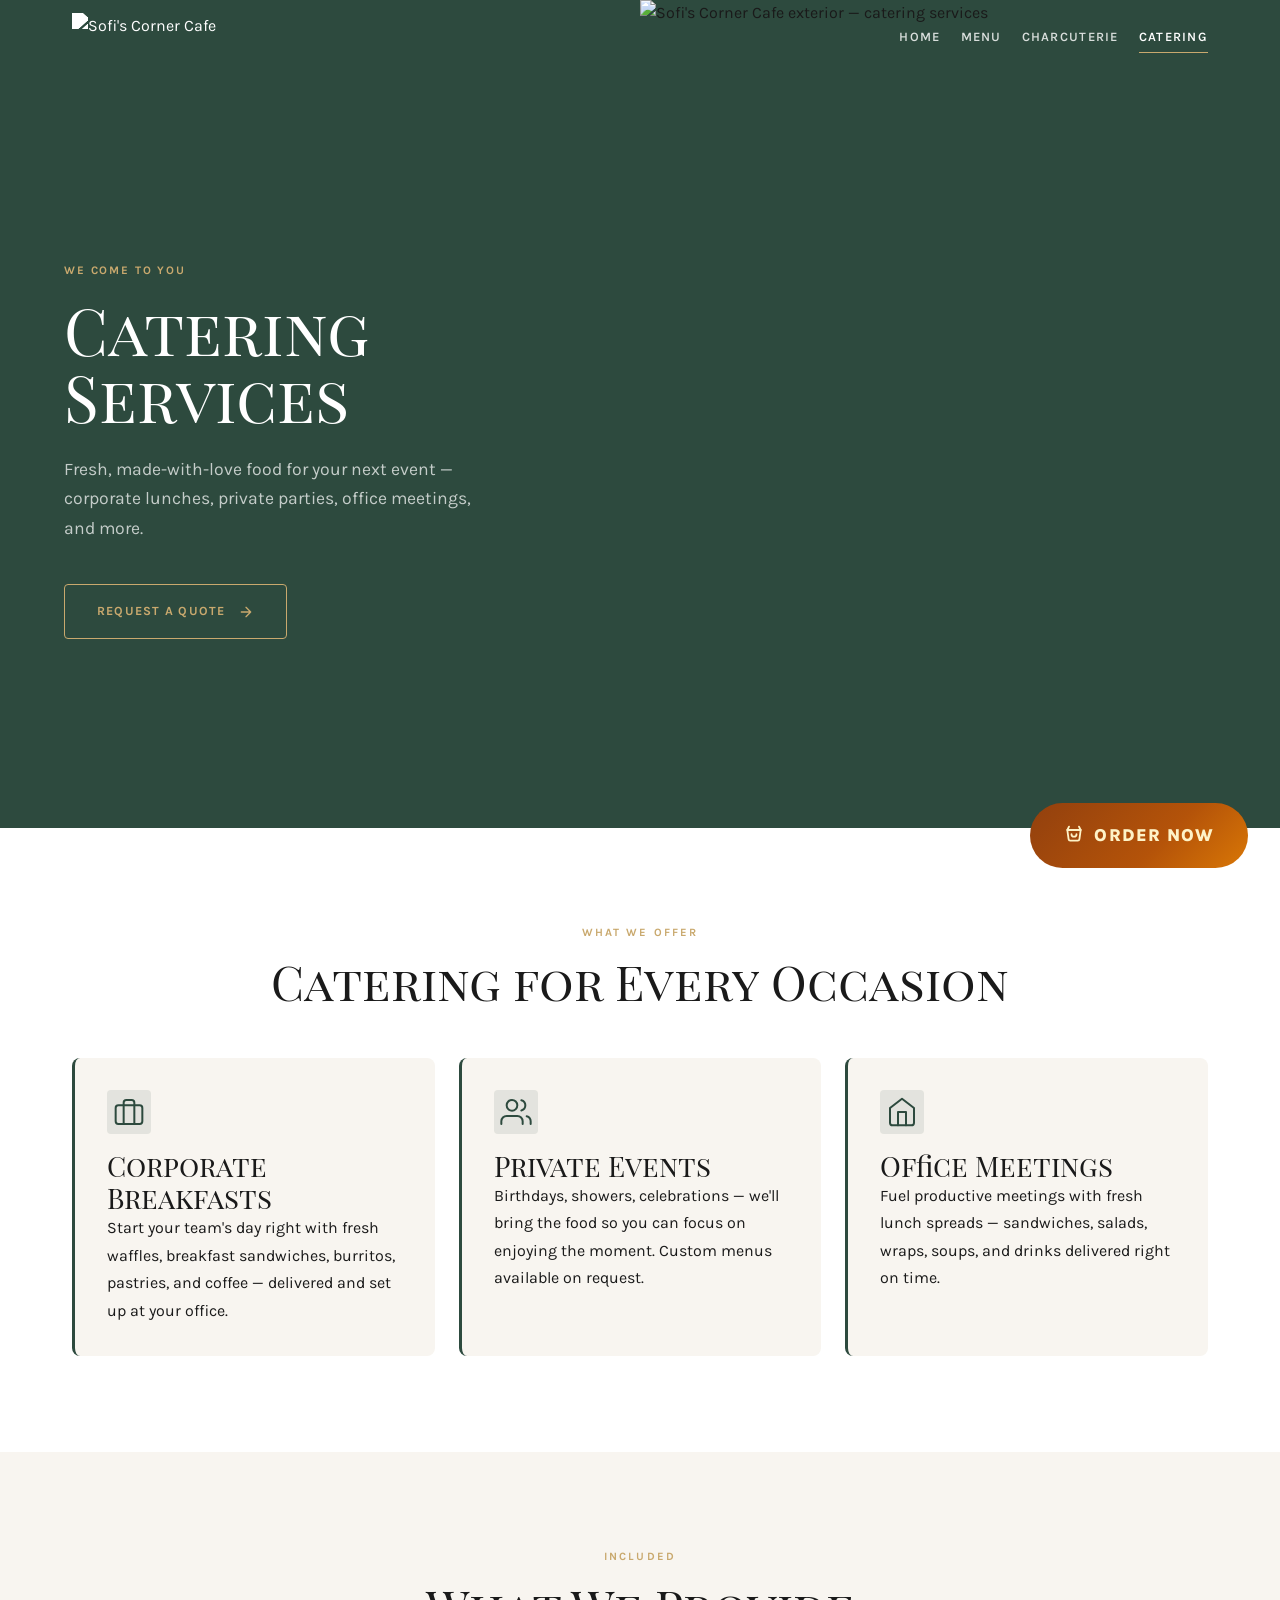
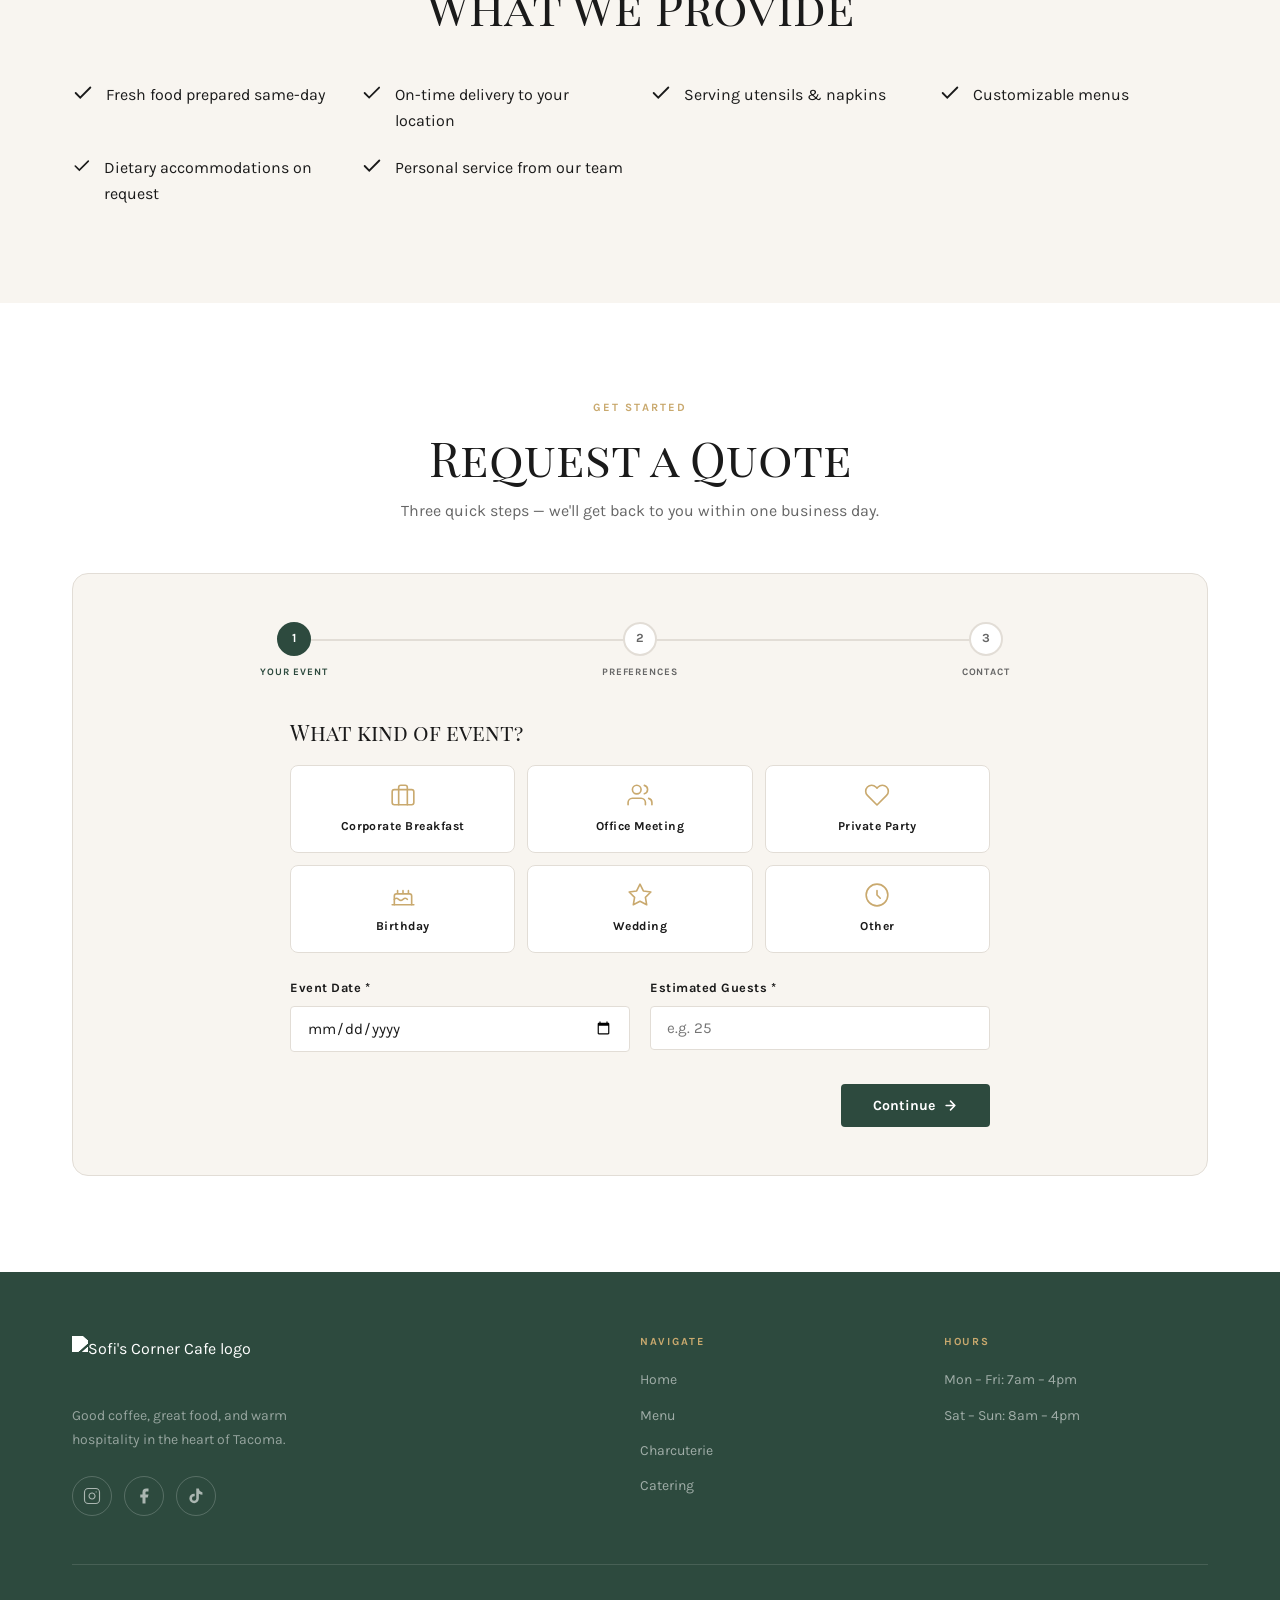
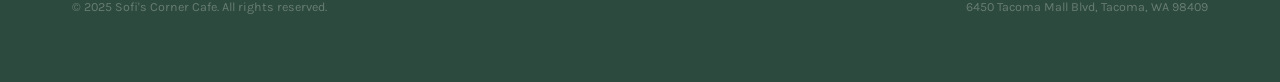
==== commit ac37ddac: "Añade Facebook y TikTok a todas las secciones de redes sociales Co-Authored-By: Claude Sonnet 4.6 <n" ====
--- a/catering.html
+++ b/catering.html
@@ -381,6 +381,24 @@
                 <line x1="17.5" y1="6.5" x2="17.51" y2="6.5"/>
               </svg>
             </a>
+            <a href="https://www.facebook.com/SofisCornerCafe/"
+               class="footer__social-link"
+               target="_blank"
+               rel="noopener noreferrer"
+               aria-label="Sofi's Corner Cafe on Facebook">
+              <svg width="18" height="18" viewBox="0 0 24 24" fill="currentColor" aria-hidden="true">
+                <path d="M18 2h-3a5 5 0 00-5 5v3H7v4h3v8h4v-8h3l1-4h-4V7a1 1 0 011-1h3z"/>
+              </svg>
+            </a>
+            <a href="https://www.tiktok.com/@sofiscornercafe"
+               class="footer__social-link"
+               target="_blank"
+               rel="noopener noreferrer"
+               aria-label="Sofi's Corner Cafe on TikTok">
+              <svg width="18" height="18" viewBox="0 0 24 24" fill="currentColor" aria-hidden="true">
+                <path d="M19.59 6.69a4.83 4.83 0 01-3.77-4.25V2h-3.45v13.67a2.89 2.89 0 01-2.88 2.5 2.89 2.89 0 01-2.89-2.89 2.89 2.89 0 012.89-2.89c.28 0 .54.04.79.1V9.01a6.33 6.33 0 00-.79-.05 6.34 6.34 0 00-6.34 6.34 6.34 6.34 0 006.34 6.34 6.34 6.34 0 006.33-6.34V8.95a8.16 8.16 0 004.77 1.52V7.02a4.85 4.85 0 01-1-.33z"/>
+              </svg>
+            </a>
           </div>
         </div>
 
--- a/styles.css
+++ b/styles.css
@@ -1468,6 +1468,58 @@
 
 
 /* ================================================
+   MISSION & VISION CARDS
+   ================================================ */
+.mv-grid {
+  display: grid;
+  grid-template-columns: 1fr;
+  gap: var(--space-6);
+  max-width: 860px;
+  margin-inline: auto;
+}
+@media (min-width: 680px) {
+  .mv-grid { grid-template-columns: 1fr 1fr; }
+}
+.mv-card {
+  background: var(--white);
+  border: 1px solid var(--border);
+  border-radius: var(--radius-lg);
+  padding: clamp(1.5rem, 4vw, 2.25rem);
+  position: relative;
+  overflow: hidden;
+}
+.mv-card::before {
+  content: '';
+  position: absolute;
+  top: 0; left: 0;
+  width: 4px; height: 100%;
+  background: var(--accent);
+  border-radius: 4px 0 0 4px;
+}
+.mv-card__icon {
+  width: 52px; height: 52px;
+  background: rgba(201,169,110,.12);
+  border-radius: var(--radius-md);
+  display: flex; align-items: center; justify-content: center;
+  color: var(--accent-dark);
+  margin-bottom: var(--space-4);
+}
+.mv-card__label {
+  display: block;
+  font-size: 0.68rem;
+  font-weight: 700;
+  letter-spacing: 0.16em;
+  text-transform: uppercase;
+  color: var(--accent-dark);
+  margin-bottom: var(--space-3);
+}
+.mv-card__text {
+  font-size: 0.95rem;
+  color: var(--text-muted);
+  line-height: 1.75;
+}
+
+/* ================================================
    CATERING QUOTE WIZARD
    ================================================ */
 .wizard { max-width: 700px; margin-inline: auto; }
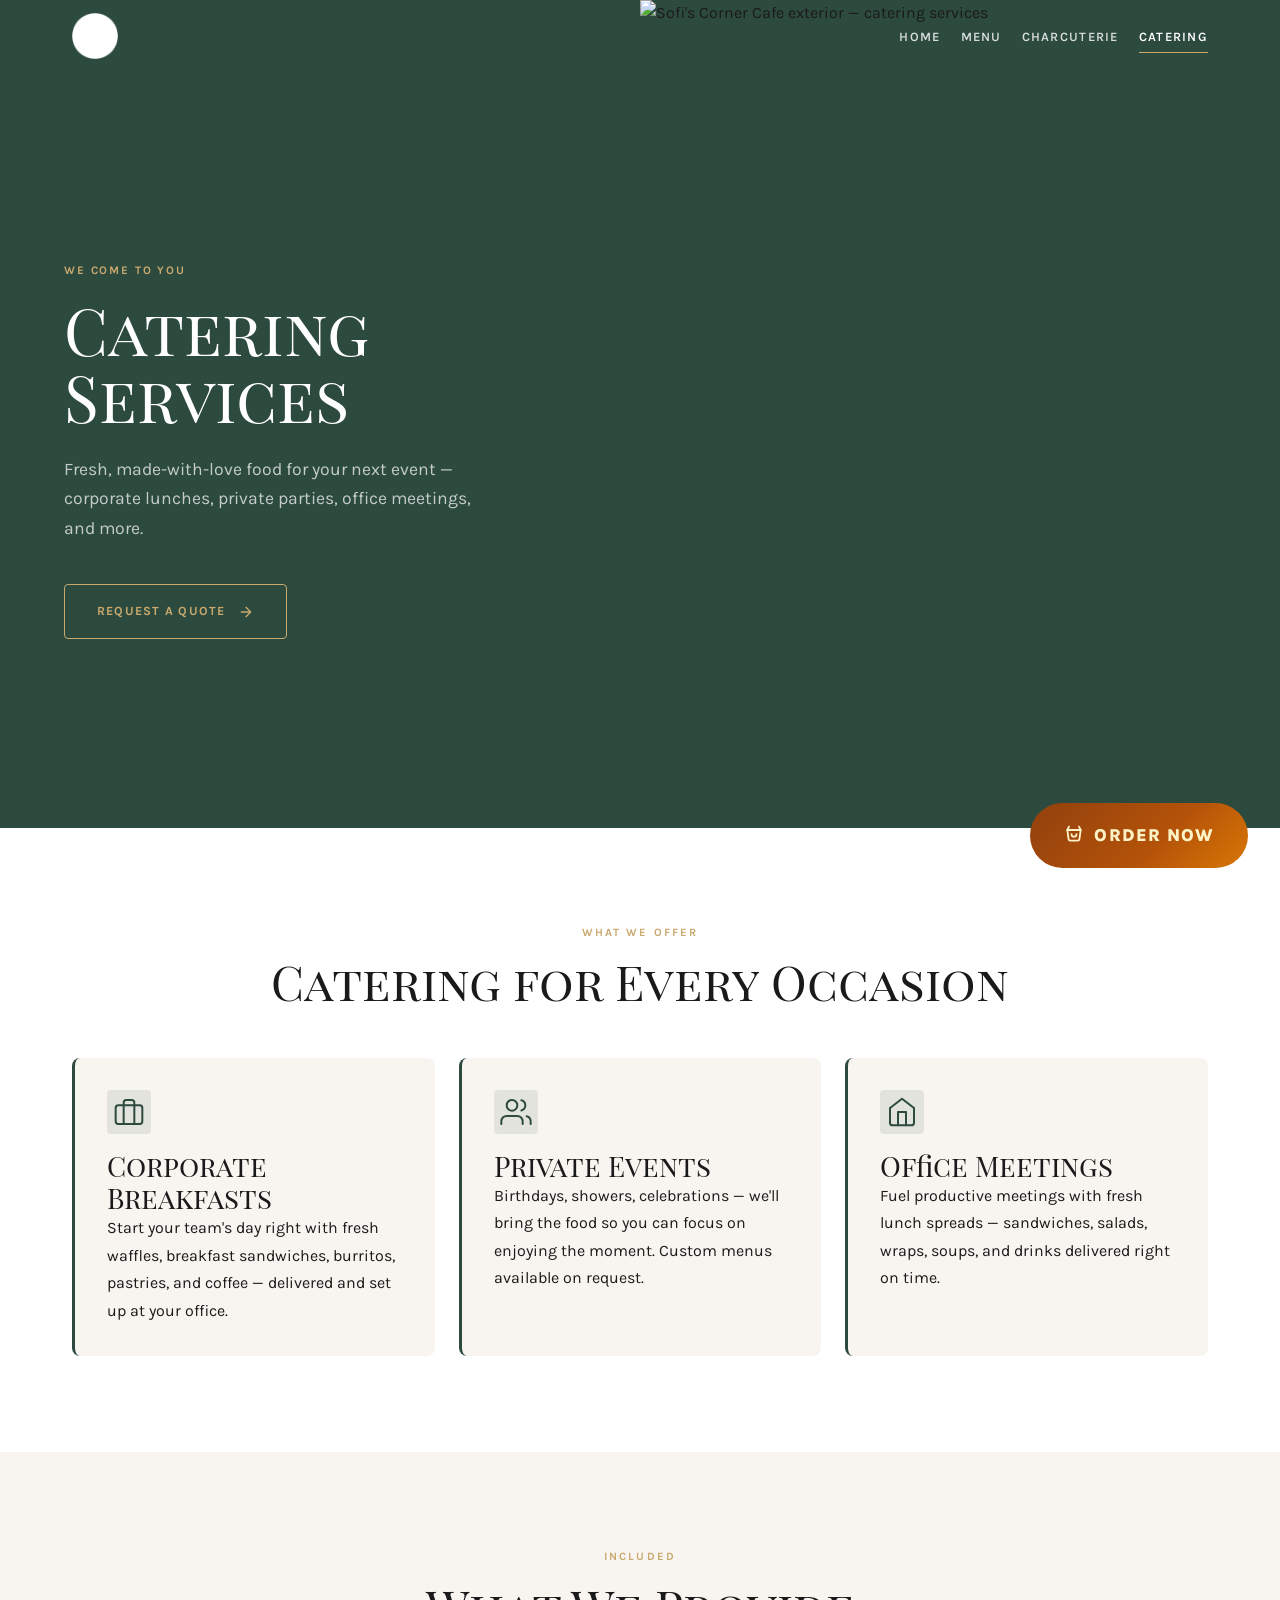
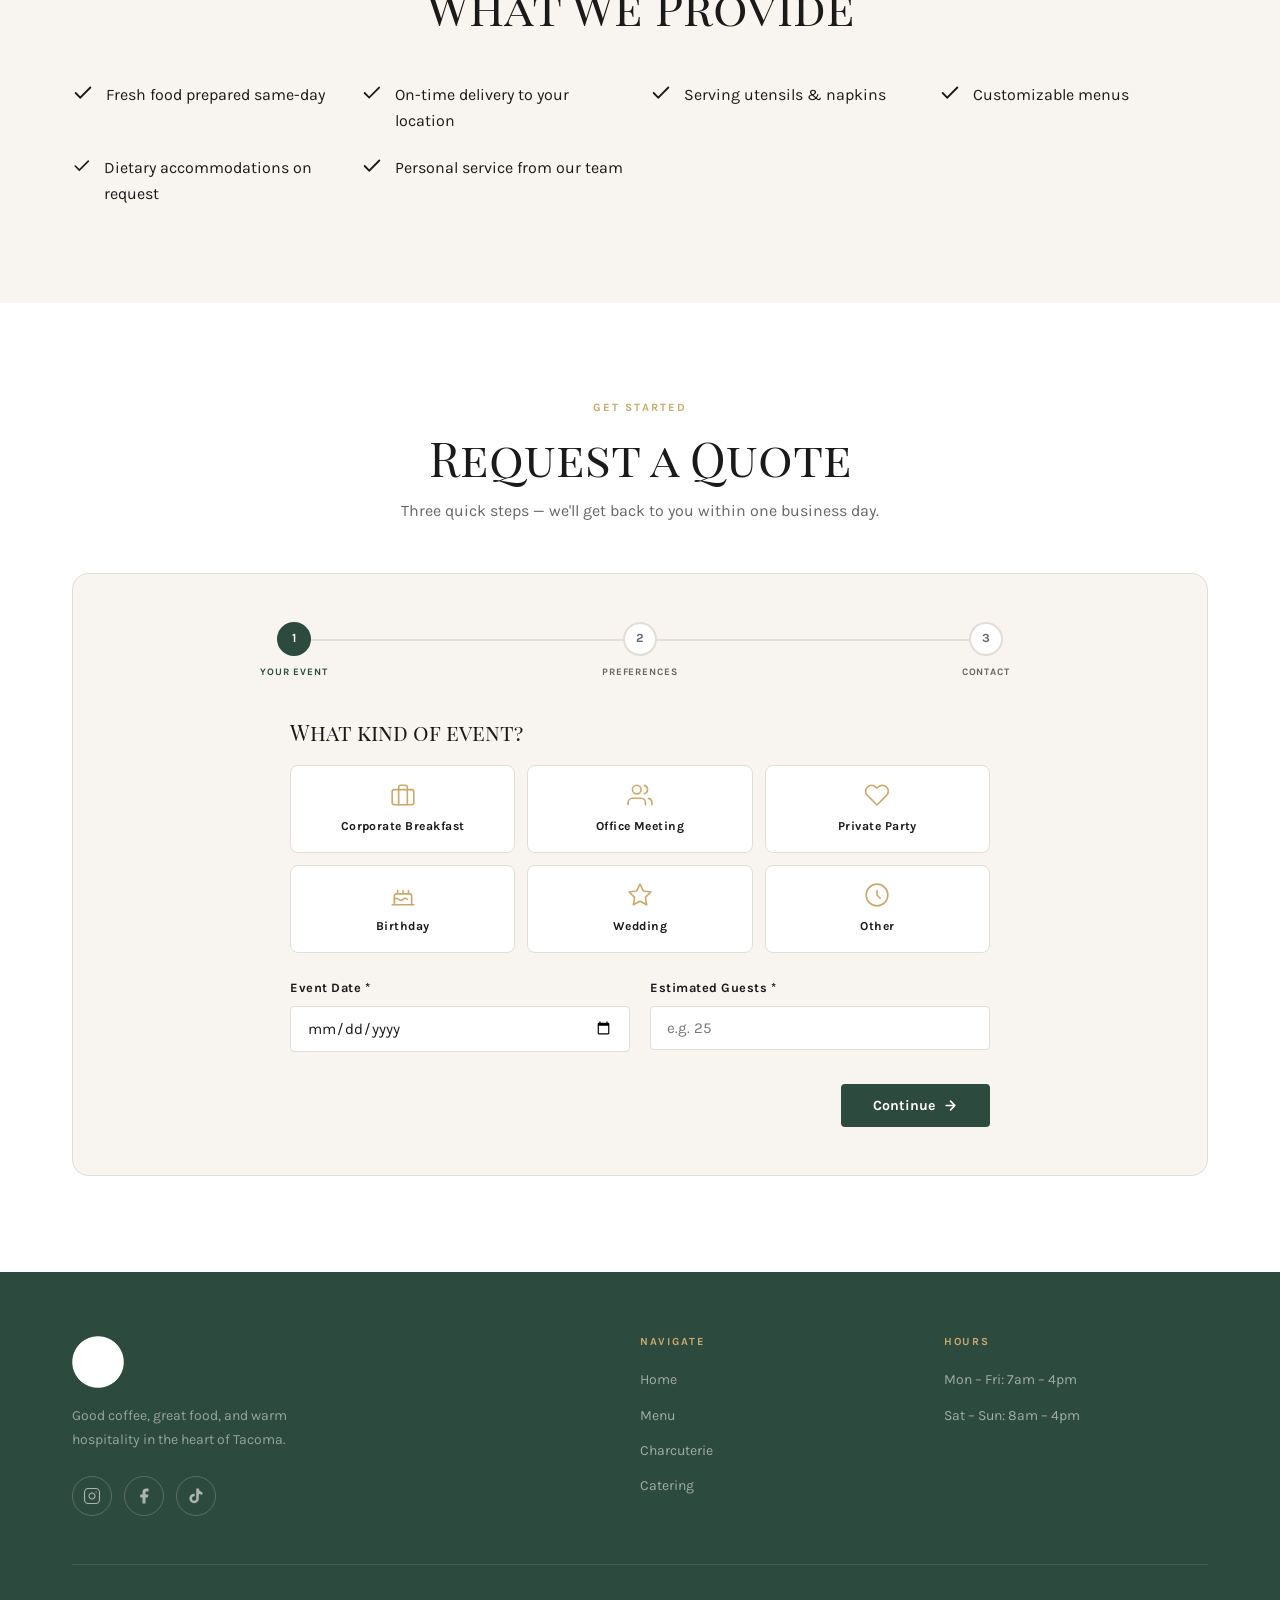
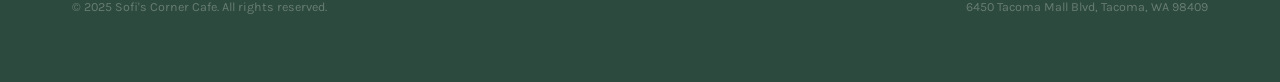
==== commit 852de726: "Actualiza logo oficial de Sofi's Corner en todas las páginas - Agrega logo real a assets/logo.png - " ====
--- a/catering.html
+++ b/catering.html
@@ -16,7 +16,7 @@
       <div class="nav__brand">
         <a href="index.html" class="nav__logo">
           <img
-            src="https://static.wixstatic.com/media/660fac_09fa6c34293644a98d247dbfc926543f~mv2.png"
+            src="assets/logo.png"
             alt="Sofi's Corner Cafe"
             class="nav__logo-img">
         </a>
@@ -364,7 +364,7 @@
         <div>
           <a href="index.html" aria-label="Sofi's Corner Cafe — Home">
             <img
-              src="https://static.wixstatic.com/media/660fac_09fa6c34293644a98d247dbfc926543f~mv2.png"
+              src="assets/logo.png"
               alt="Sofi's Corner Cafe logo"
               class="footer__logo-img">
           </a>
--- a/styles.css
+++ b/styles.css
@@ -1468,6 +1468,238 @@
 
 
 /* ================================================
+   TODAY'S PICKS / SPECIALS SECTION
+   ================================================ */
+.specials__header {
+  display: flex;
+  align-items: flex-end;
+  justify-content: space-between;
+  gap: var(--space-6);
+  margin-bottom: var(--space-10);
+  flex-wrap: wrap;
+}
+.specials__subtitle {
+  color: var(--text-muted);
+  font-size: 1rem;
+  margin-top: var(--space-2);
+  max-width: 460px;
+}
+.specials__header-note {
+  display: flex;
+  align-items: flex-start;
+  gap: var(--space-2);
+  font-size: 0.8rem;
+  color: var(--text-muted);
+  line-height: 1.55;
+  max-width: 220px;
+  text-align: right;
+  flex-shrink: 0;
+}
+.specials__header-note svg { flex-shrink: 0; margin-top: 2px; color: var(--accent-dark); }
+.specials__footer-note {
+  display: flex;
+  align-items: center;
+  justify-content: center;
+  gap: var(--space-2);
+  margin-top: var(--space-8);
+  font-size: 0.85rem;
+  color: var(--text-muted);
+  text-align: center;
+}
+.specials__footer-note svg { flex-shrink: 0; color: var(--accent-dark); }
+.specials__footer-note a { color: var(--primary); font-weight: 600; text-decoration: underline; text-underline-offset: 3px; }
+.specials__footer-note a:hover { color: var(--secondary); }
+
+.btn--outline {
+  display: inline-flex;
+  align-items: center;
+  gap: var(--space-2);
+  border: 1.5px solid var(--primary);
+  color: var(--primary);
+  background: transparent;
+  border-radius: var(--radius-sm);
+  padding: 11px var(--space-6);
+  font-family: var(--font-body);
+  font-size: 0.85rem;
+  font-weight: 700;
+  letter-spacing: 0.04em;
+  text-decoration: none;
+  transition: background var(--fast) var(--ease), color var(--fast) var(--ease);
+  white-space: nowrap;
+  flex-shrink: 0;
+}
+.btn--outline:hover { background: var(--primary); color: var(--white); }
+
+/* Bento grid */
+.specials__grid {
+  display: grid;
+  grid-template-columns: 1fr;
+  gap: var(--space-5);
+}
+@media (min-width: 860px) {
+  .specials__grid { grid-template-columns: 1fr 380px; align-items: stretch; }
+}
+
+/* Featured card */
+.special-featured {
+  border-radius: var(--radius-lg);
+  overflow: hidden;
+  background: var(--white);
+  border: 1px solid var(--border);
+  box-shadow: var(--shadow-sm);
+  transition: box-shadow var(--normal) var(--ease), transform var(--normal) var(--ease);
+}
+.special-featured:hover {
+  box-shadow: var(--shadow-md);
+  transform: translateY(-2px);
+}
+.special-featured__inner {
+  display: flex;
+  flex-direction: column;
+  height: 100%;
+  text-decoration: none;
+  color: inherit;
+  cursor: pointer;
+}
+@media (min-width: 600px) {
+  .special-featured__inner { flex-direction: row; }
+  .special-featured__image { width: 52%; flex-shrink: 0; }
+}
+.special-featured__image {
+  overflow: hidden;
+  min-height: 240px;
+}
+.special-featured__image img {
+  width: 100%; height: 100%;
+  object-fit: cover;
+  display: block;
+  transition: transform var(--slow) var(--ease);
+}
+.special-featured:hover .special-featured__image img { transform: scale(1.04); }
+.special-featured__content {
+  padding: clamp(1.25rem, 4vw, 2rem);
+  display: flex;
+  flex-direction: column;
+  justify-content: center;
+  gap: var(--space-4);
+}
+.special-featured__name {
+  font-family: var(--font-heading);
+  font-size: clamp(1.35rem, 3vw, 1.8rem);
+  color: var(--text);
+  line-height: 1.2;
+}
+.special-featured__desc {
+  font-size: 0.95rem;
+  color: var(--text-muted);
+  line-height: 1.7;
+}
+.special-featured__footer {
+  display: flex;
+  align-items: center;
+  justify-content: space-between;
+  margin-top: auto;
+  padding-top: var(--space-4);
+  border-top: 1px solid var(--border-light);
+}
+.special-featured__price {
+  font-size: 1.4rem;
+  font-weight: 700;
+  color: var(--primary);
+  font-family: var(--font-heading);
+}
+.special-featured__link {
+  display: flex;
+  align-items: center;
+  gap: var(--space-2);
+  font-size: 0.82rem;
+  font-weight: 700;
+  letter-spacing: 0.06em;
+  text-transform: uppercase;
+  color: var(--accent-dark);
+  transition: gap var(--fast) var(--ease);
+}
+.special-featured:hover .special-featured__link { gap: var(--space-3); }
+
+/* Side cards stack */
+.specials__side {
+  display: flex;
+  flex-direction: column;
+  gap: var(--space-5);
+}
+.special-card {
+  border-radius: var(--radius-lg);
+  overflow: hidden;
+  background: var(--white);
+  border: 1px solid var(--border);
+  box-shadow: var(--shadow-sm);
+  flex: 1;
+  transition: box-shadow var(--normal) var(--ease), transform var(--normal) var(--ease);
+}
+.special-card:hover { box-shadow: var(--shadow-md); transform: translateY(-2px); }
+.special-card__inner {
+  display: flex;
+  height: 100%;
+  text-decoration: none;
+  color: inherit;
+  cursor: pointer;
+}
+.special-card__image {
+  width: 120px;
+  flex-shrink: 0;
+  overflow: hidden;
+}
+@media (min-width: 480px) { .special-card__image { width: 140px; } }
+.special-card__image img {
+  width: 100%; height: 100%;
+  object-fit: cover;
+  display: block;
+  transition: transform var(--slow) var(--ease);
+}
+.special-card:hover .special-card__image img { transform: scale(1.05); }
+.special-card__content {
+  padding: var(--space-5);
+  display: flex;
+  flex-direction: column;
+  justify-content: center;
+  gap: var(--space-2);
+}
+.special-card__name {
+  font-family: var(--font-heading);
+  font-size: 1.05rem;
+  color: var(--text);
+  line-height: 1.25;
+}
+.special-card__desc {
+  font-size: 0.85rem;
+  color: var(--text-muted);
+  line-height: 1.6;
+}
+.special-card__price {
+  font-size: 1rem;
+  font-weight: 700;
+  color: var(--primary);
+  margin-top: var(--space-1);
+  display: block;
+}
+
+/* Badges */
+.special-badge {
+  display: inline-block;
+  font-size: 0.62rem;
+  font-weight: 700;
+  letter-spacing: 0.14em;
+  text-transform: uppercase;
+  padding: 4px 10px;
+  border-radius: 50px;
+  width: fit-content;
+}
+.special-badge--gold   { background: rgba(201,169,110,.18); color: var(--accent-dark); }
+.special-badge--green  { background: rgba(45,74,62,.1);     color: var(--primary); }
+.special-badge--cream  { background: var(--border-light);    color: var(--text-muted); }
+.special-badge--red    { background: rgba(180,50,50,.1);     color: #a83232; }
+
+/* ================================================
    MISSION & VISION CARDS
    ================================================ */
 .mv-grid {
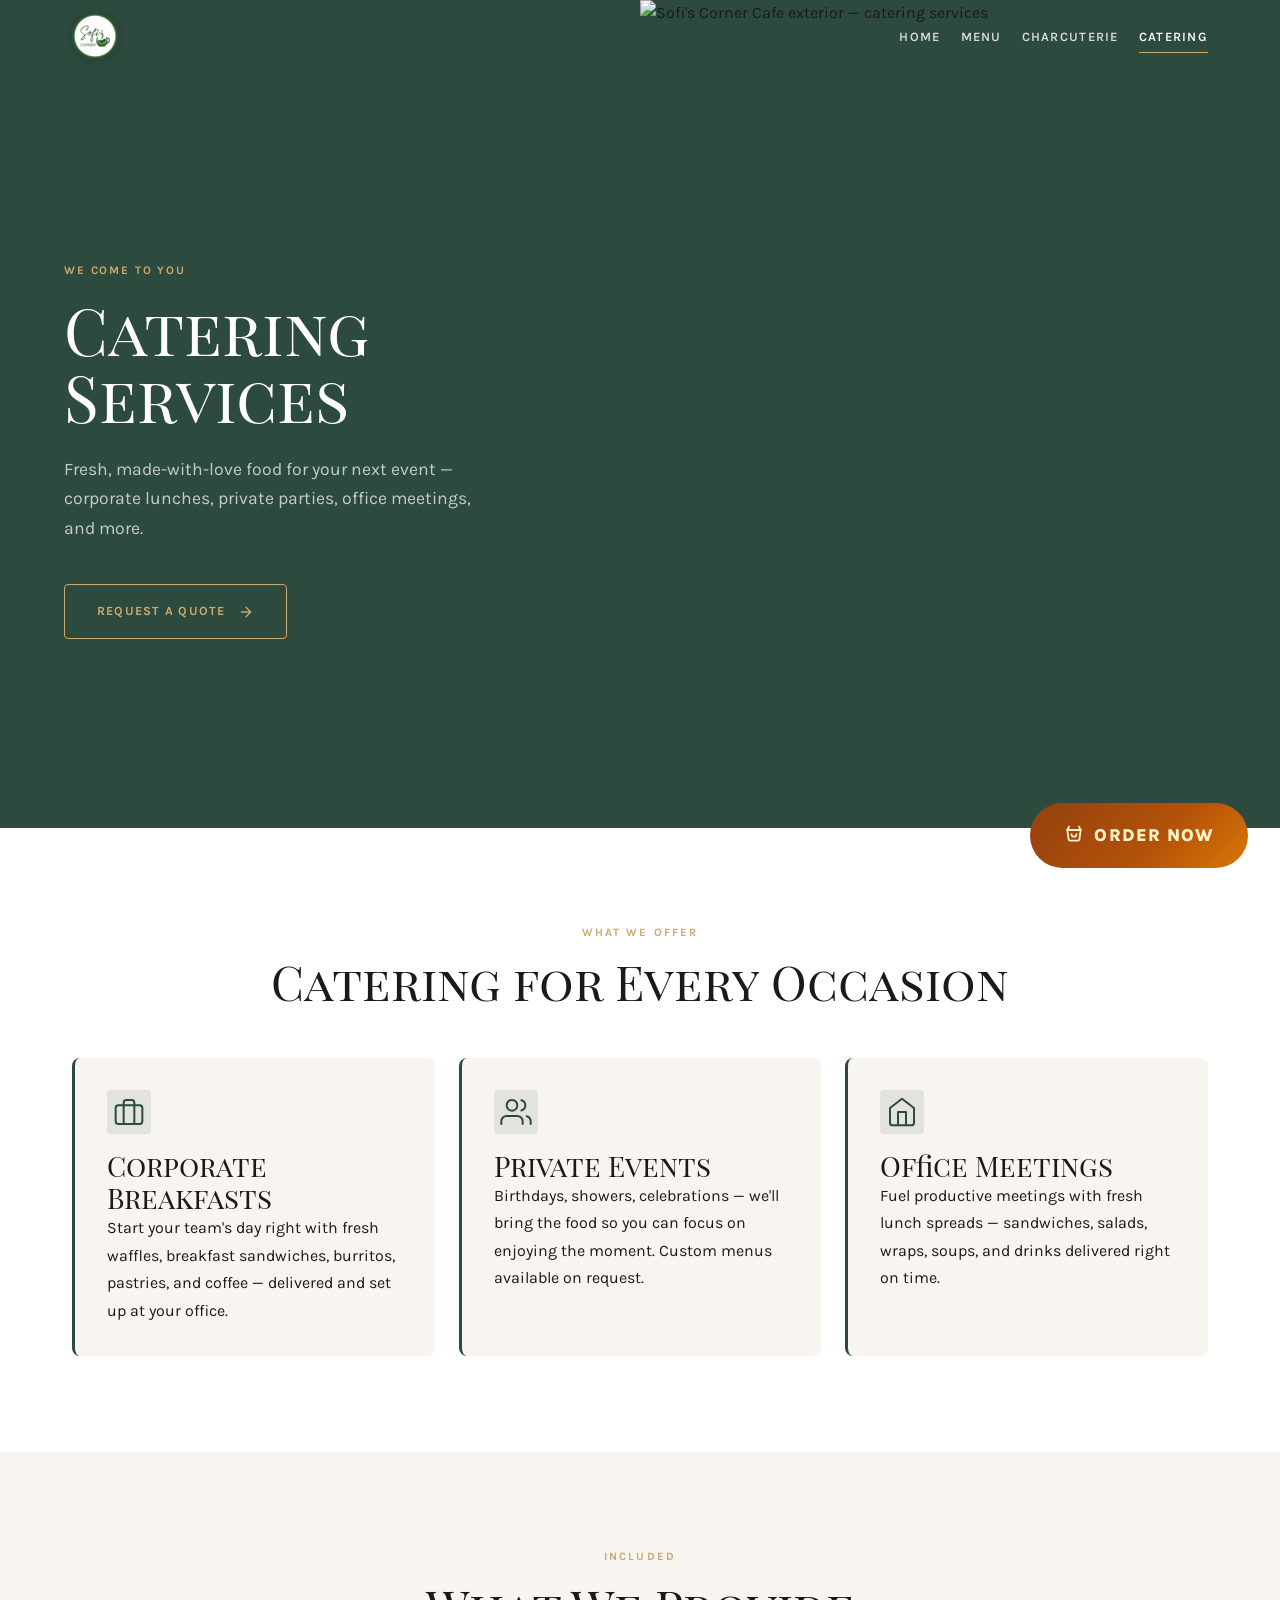
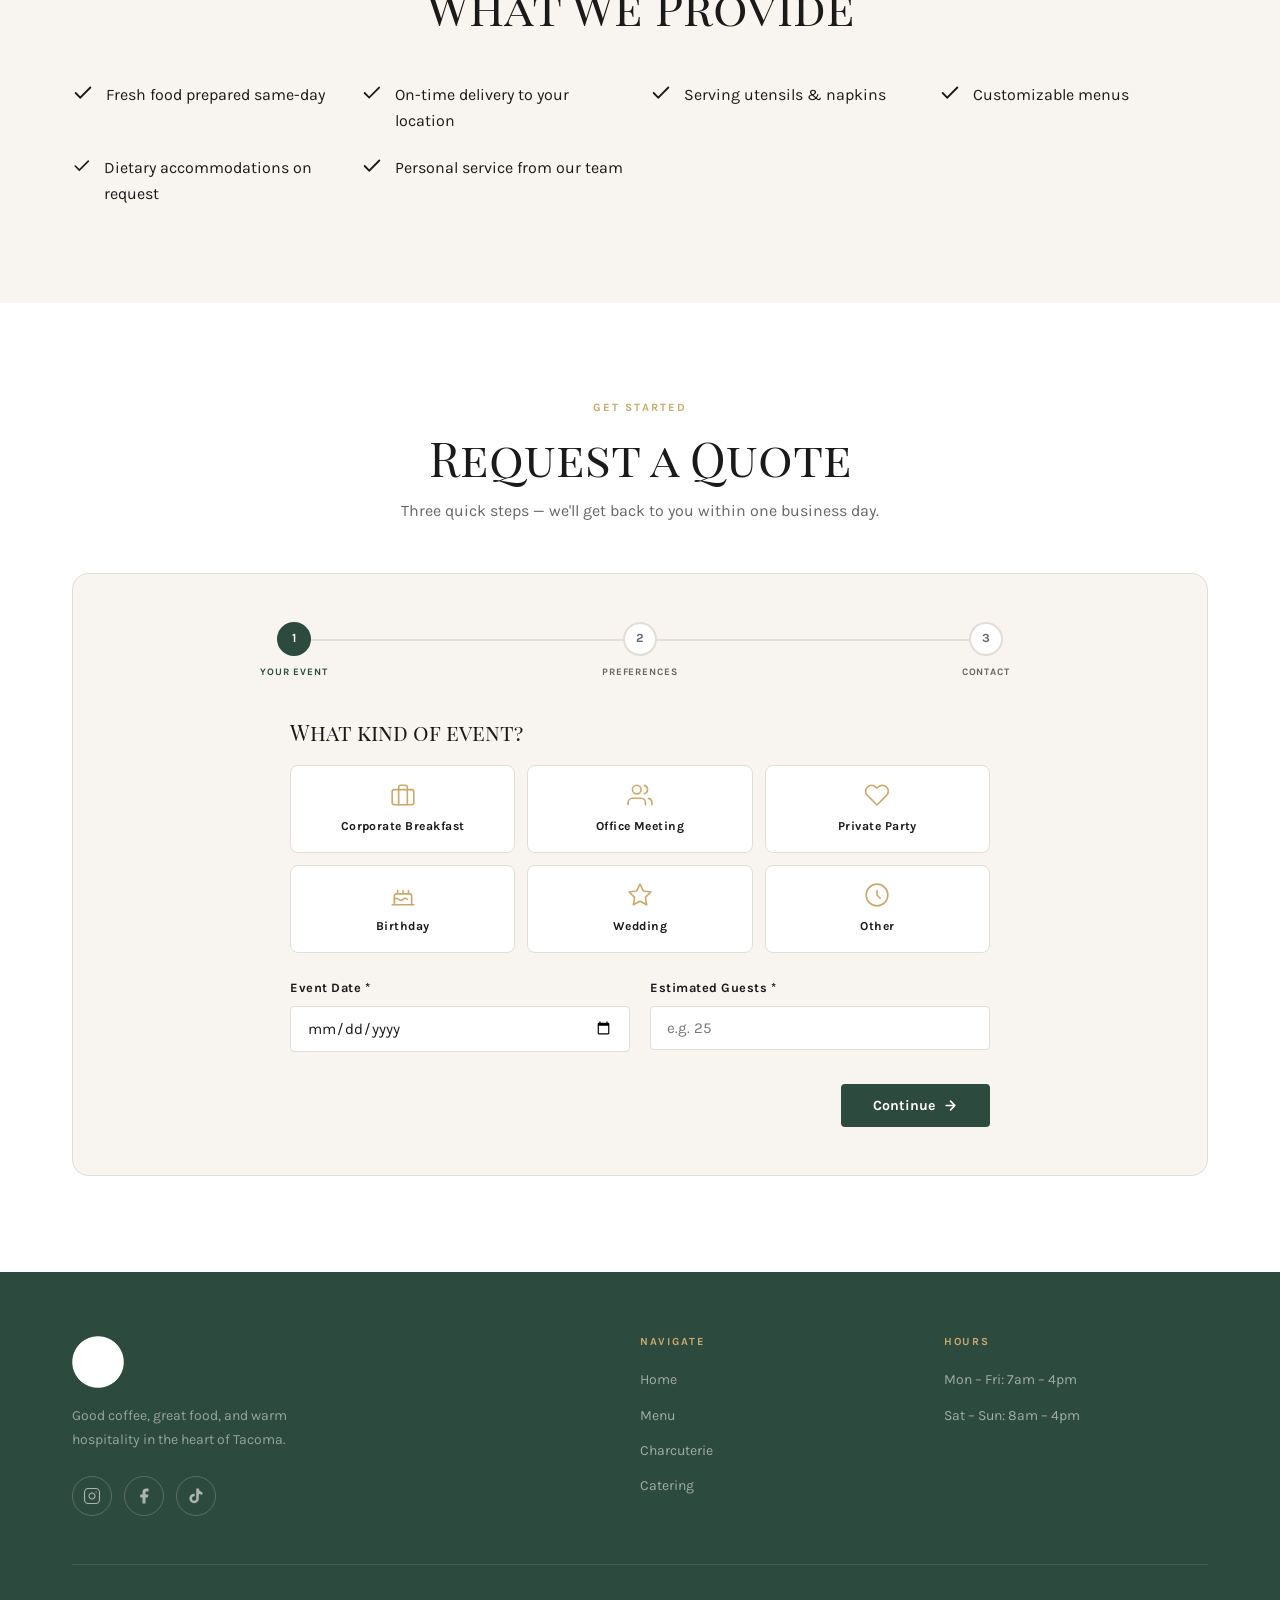
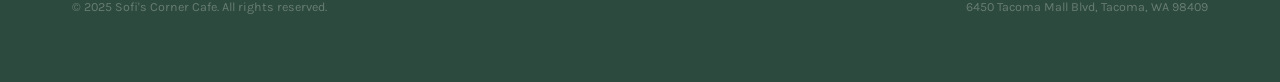
==== commit 0557bed5: "Agrega favicon del logo en todas las páginas - favicon-32.png para navegadores de escritorio - favic" ====
--- a/catering.html
+++ b/catering.html
@@ -5,6 +5,9 @@
   <meta name="viewport" content="width=device-width, initial-scale=1.0">
   <meta name="description" content="Sofi's Corner Cafe Catering — fresh, delicious catering for corporate events, private parties, and office meetings in Tacoma, WA. Request a quote today.">
   <title>Catering — Sofi's Corner Cafe</title>
+  <link rel="icon" type="image/png" sizes="32x32" href="assets/favicon-32.png">
+  <link rel="icon" type="image/png" sizes="180x180" href="assets/favicon-180.png">
+  <link rel="apple-touch-icon" href="assets/favicon-180.png">
   <link rel="stylesheet" href="styles.css">
 </head>
 <body>
--- a/styles.css
+++ b/styles.css
@@ -144,8 +144,8 @@
   height: 46px;
   width: auto;
   object-fit: contain;
-  filter: brightness(0) invert(1);
   transition: filter var(--fast) var(--ease);
+  filter: drop-shadow(0 1px 4px rgba(0,0,0,.18));
 }
 .nav__links {
   display: none;
@@ -189,7 +189,7 @@
   -webkit-backdrop-filter: blur(12px);
   box-shadow: var(--shadow-sm);
 }
-.nav--scrolled .nav__logo-img { filter: none; }
+.nav--scrolled .nav__logo-img { filter: drop-shadow(0 1px 3px rgba(0,0,0,.08)); }
 .nav--scrolled .nav__link     { color: rgba(26,26,26,.65); }
 .nav--scrolled .nav__link:hover,
 .nav--scrolled .nav__link[aria-current="page"] {
